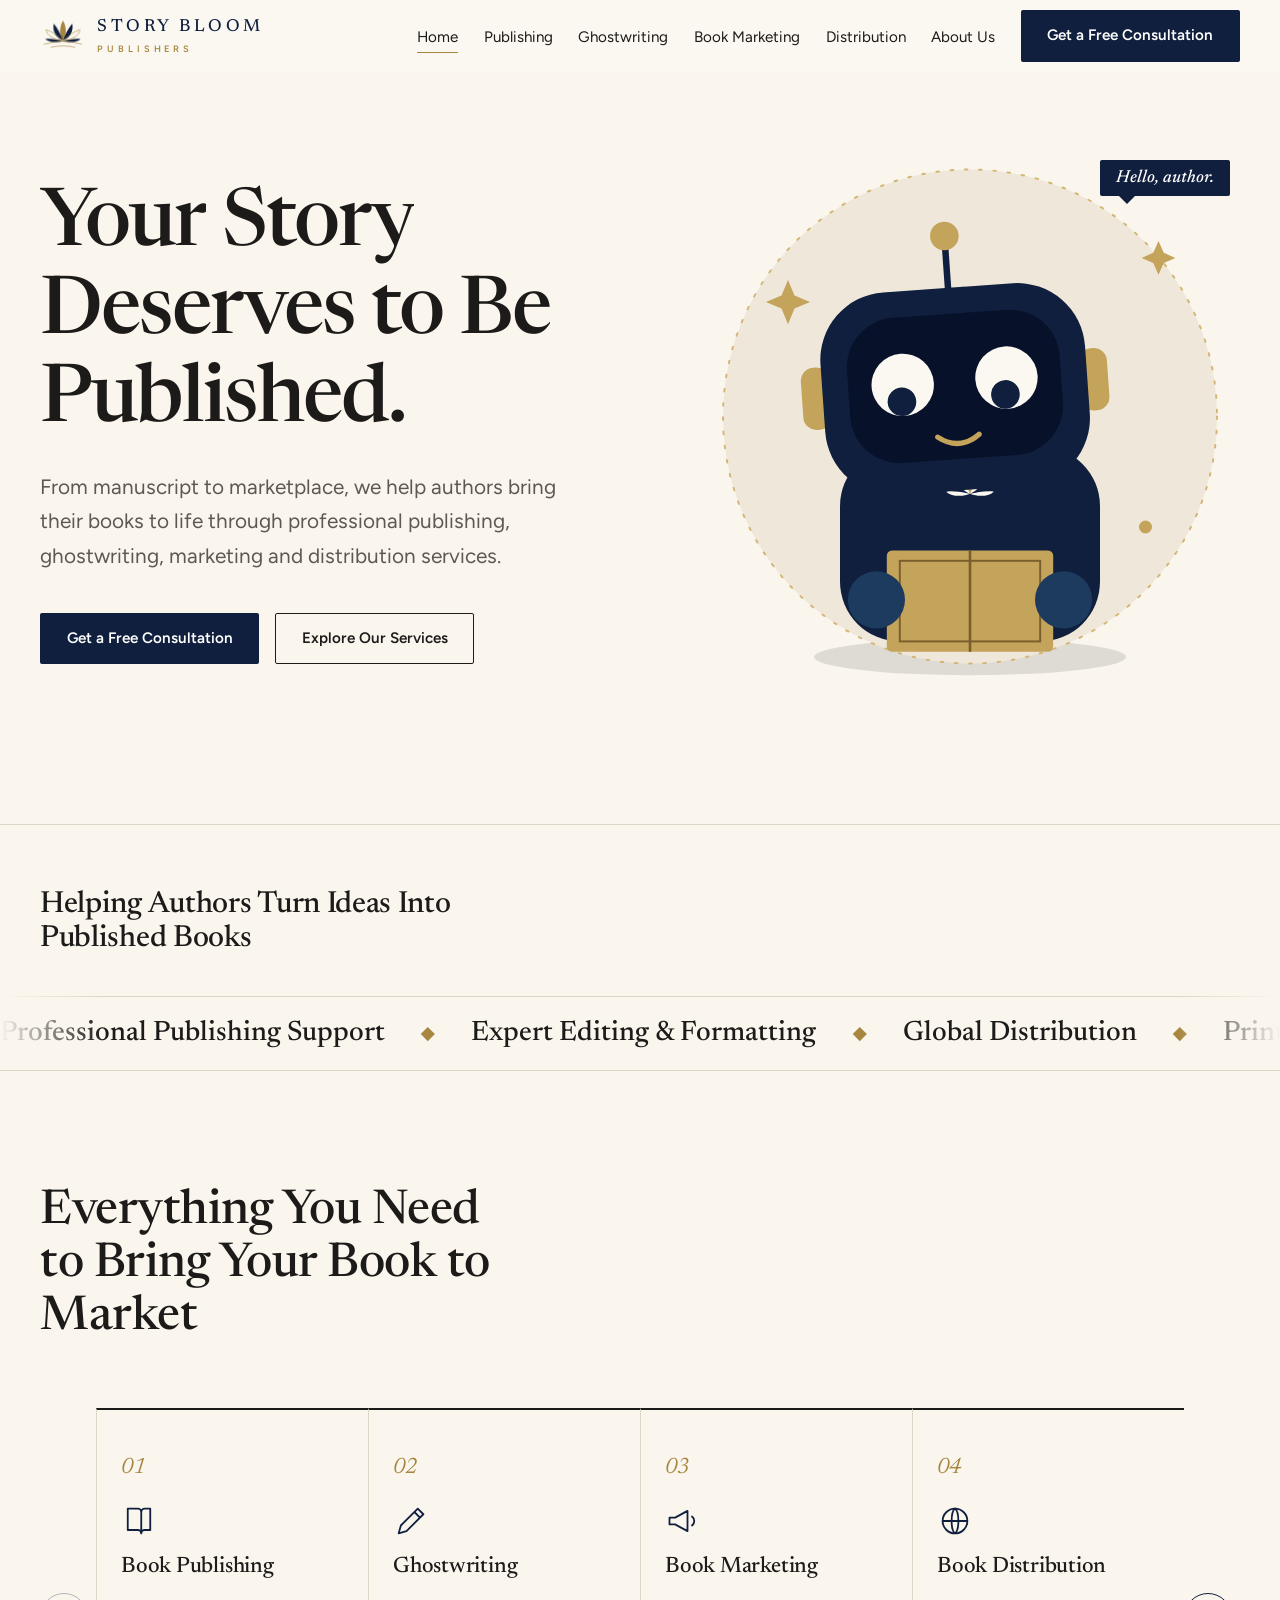
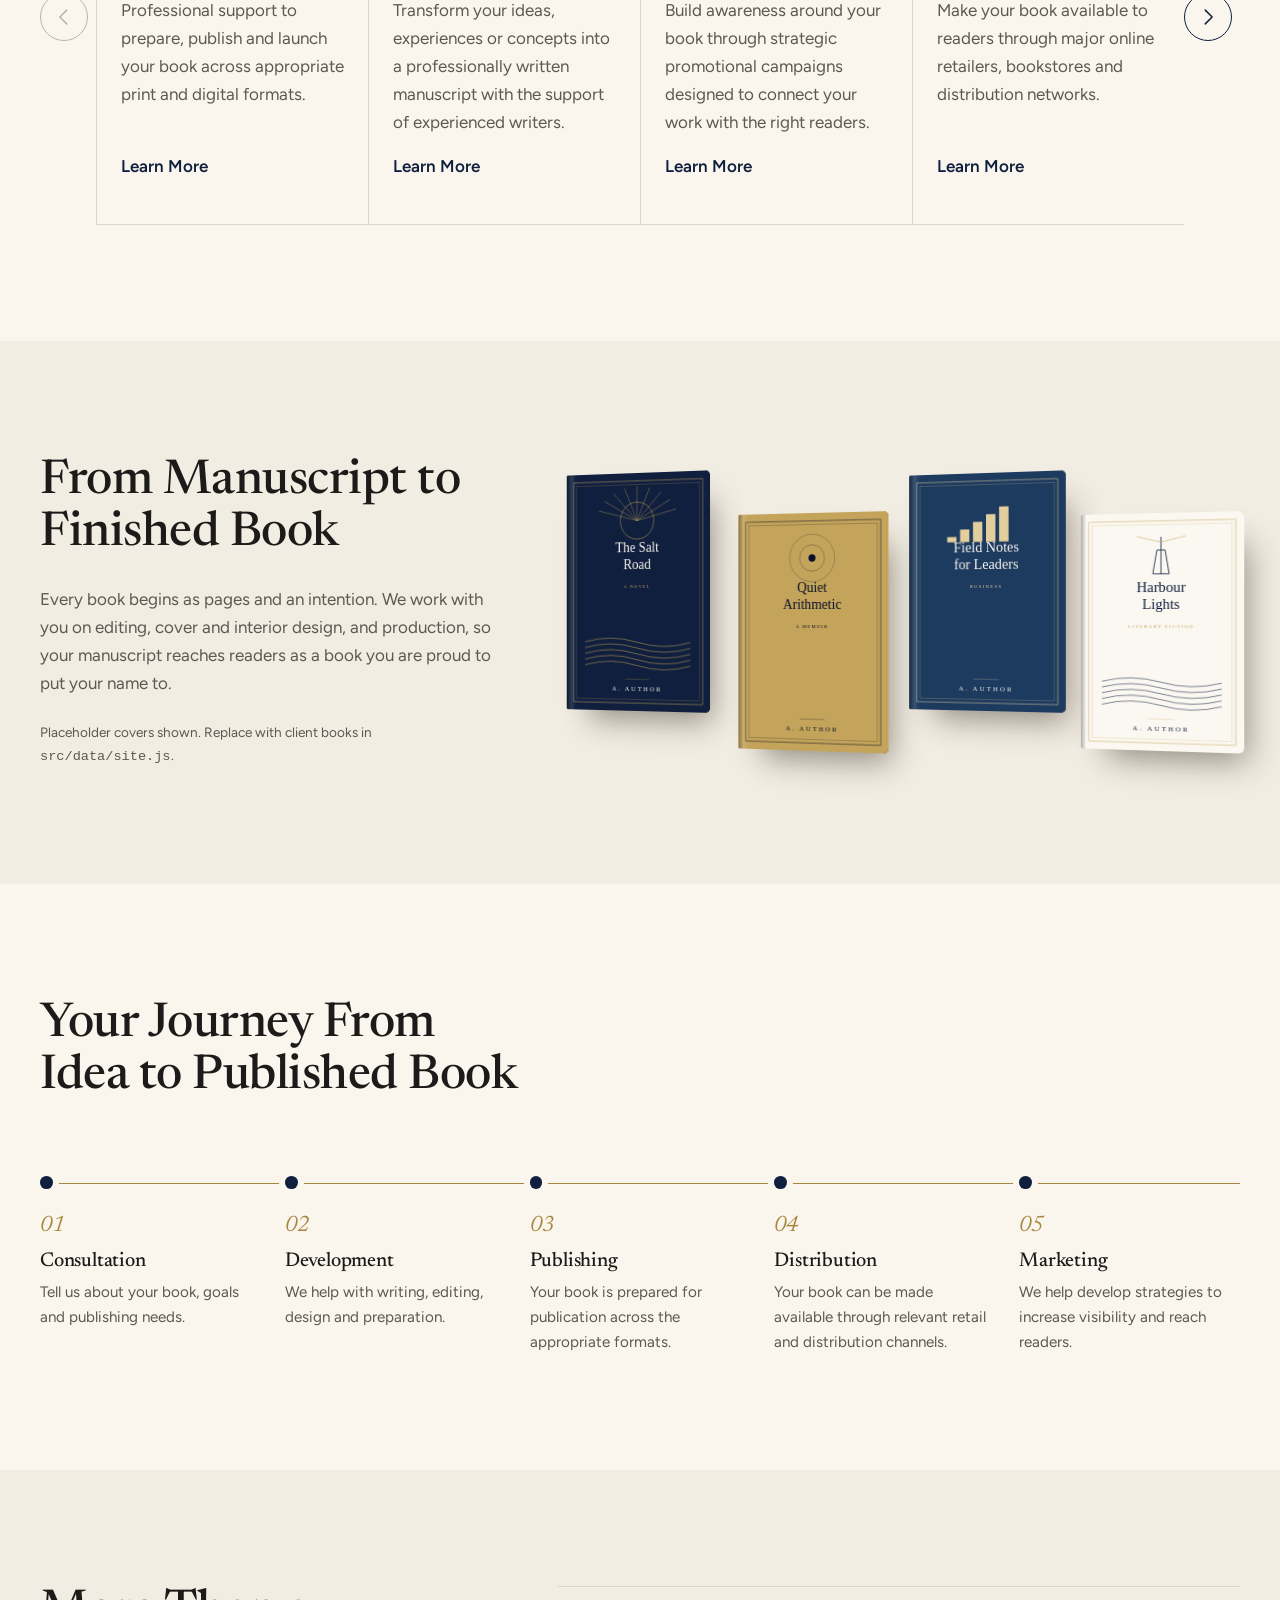
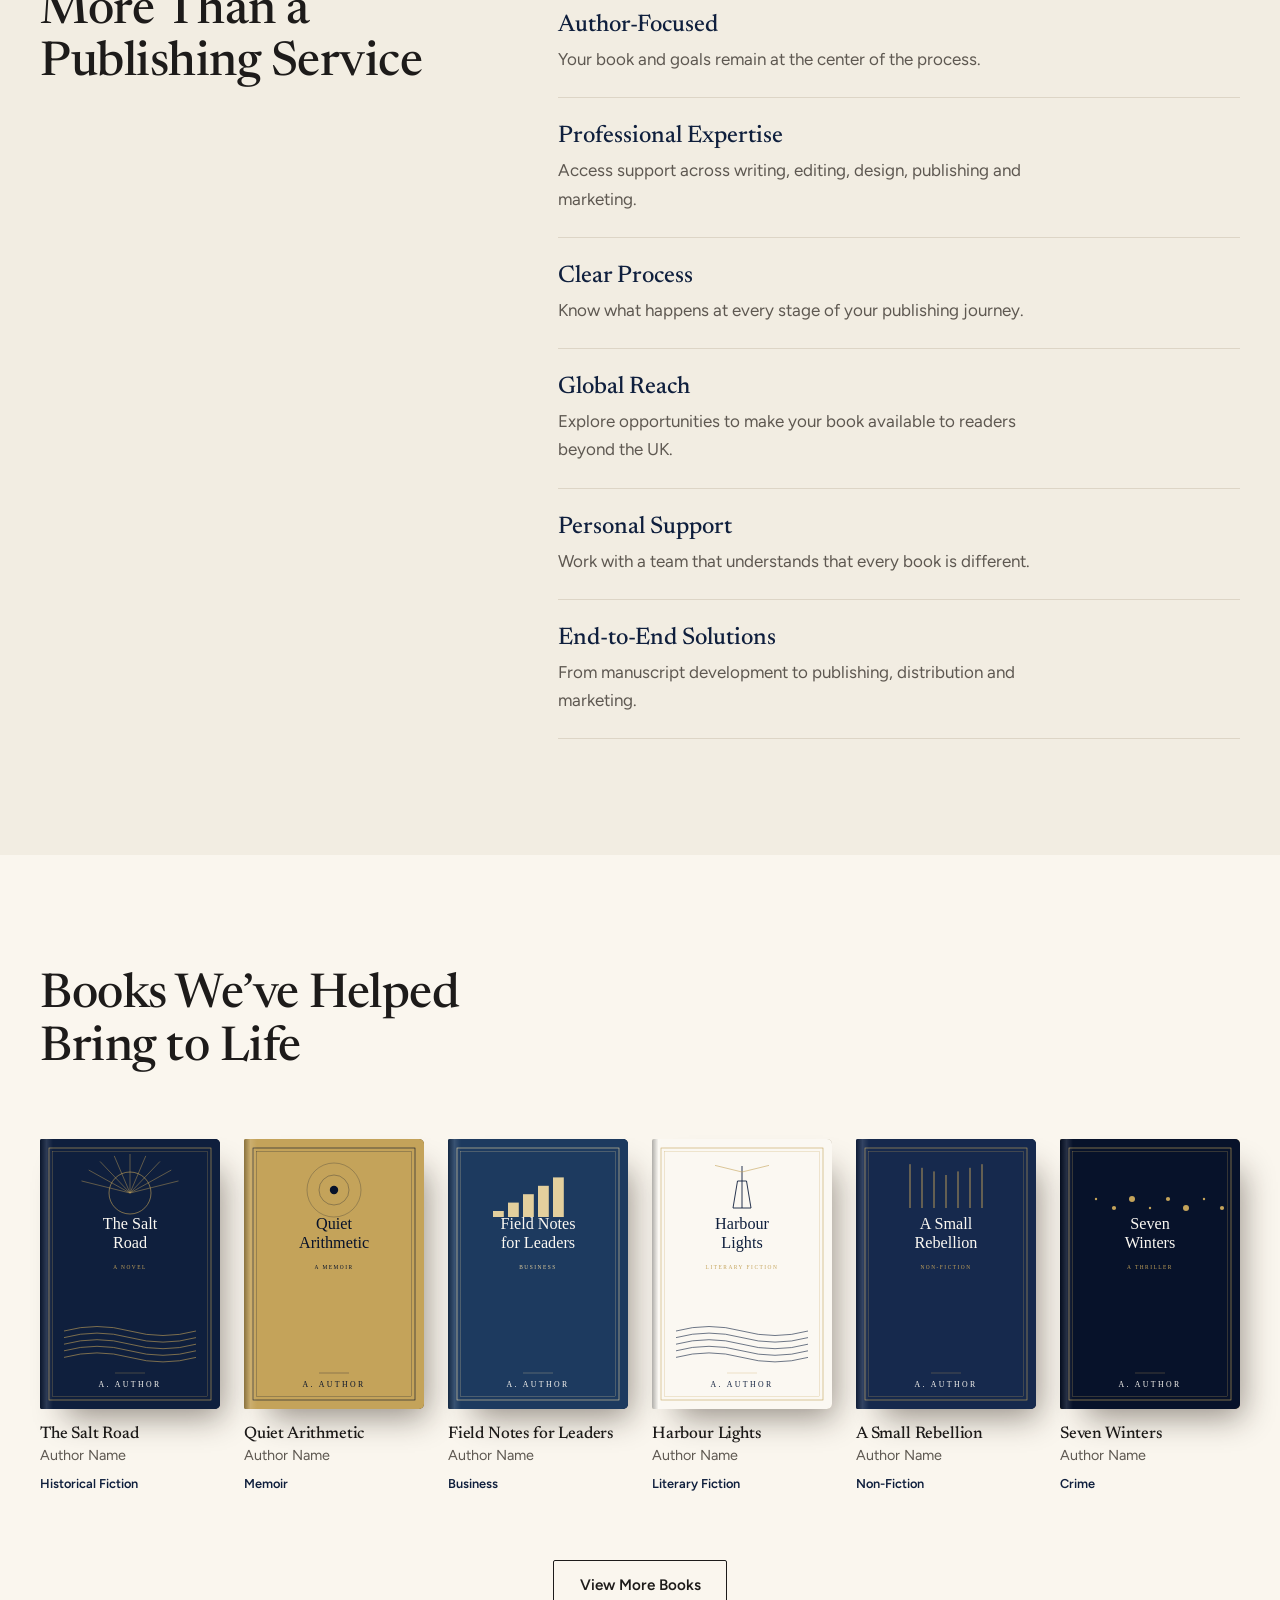
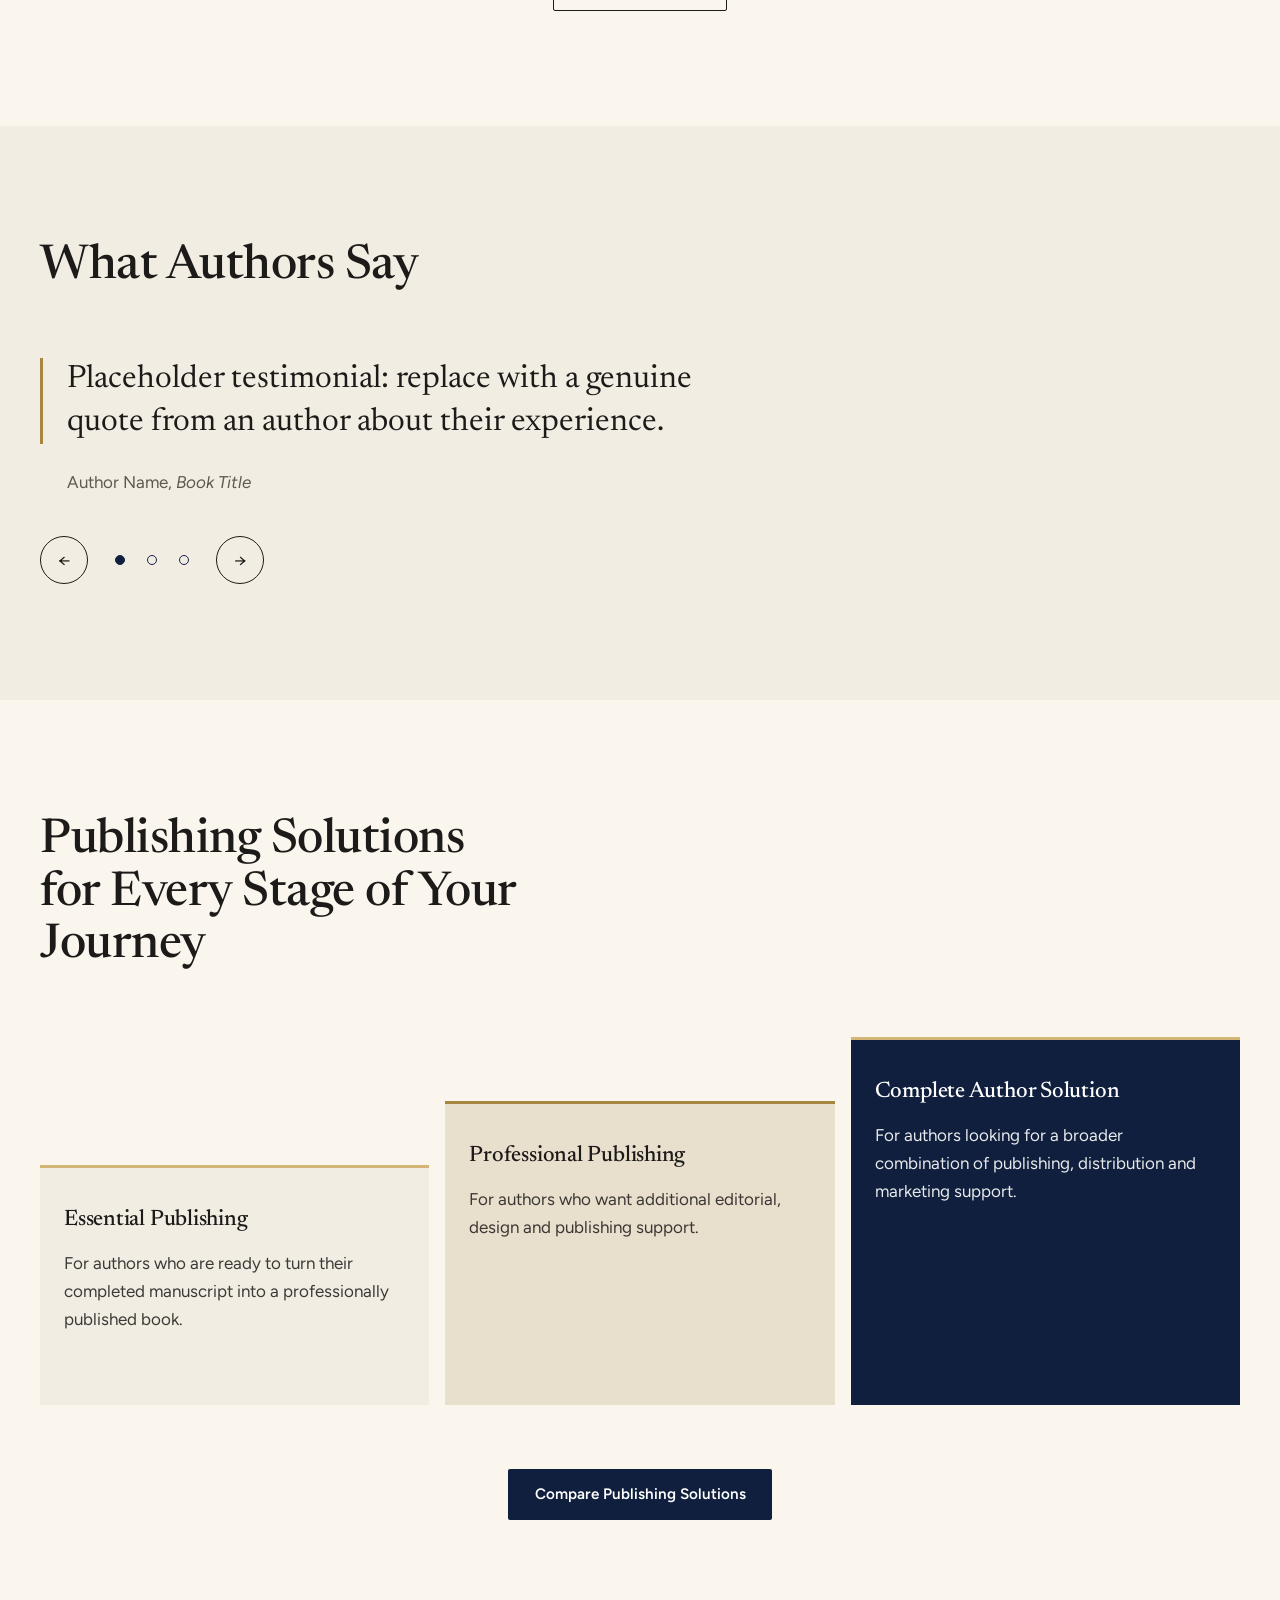
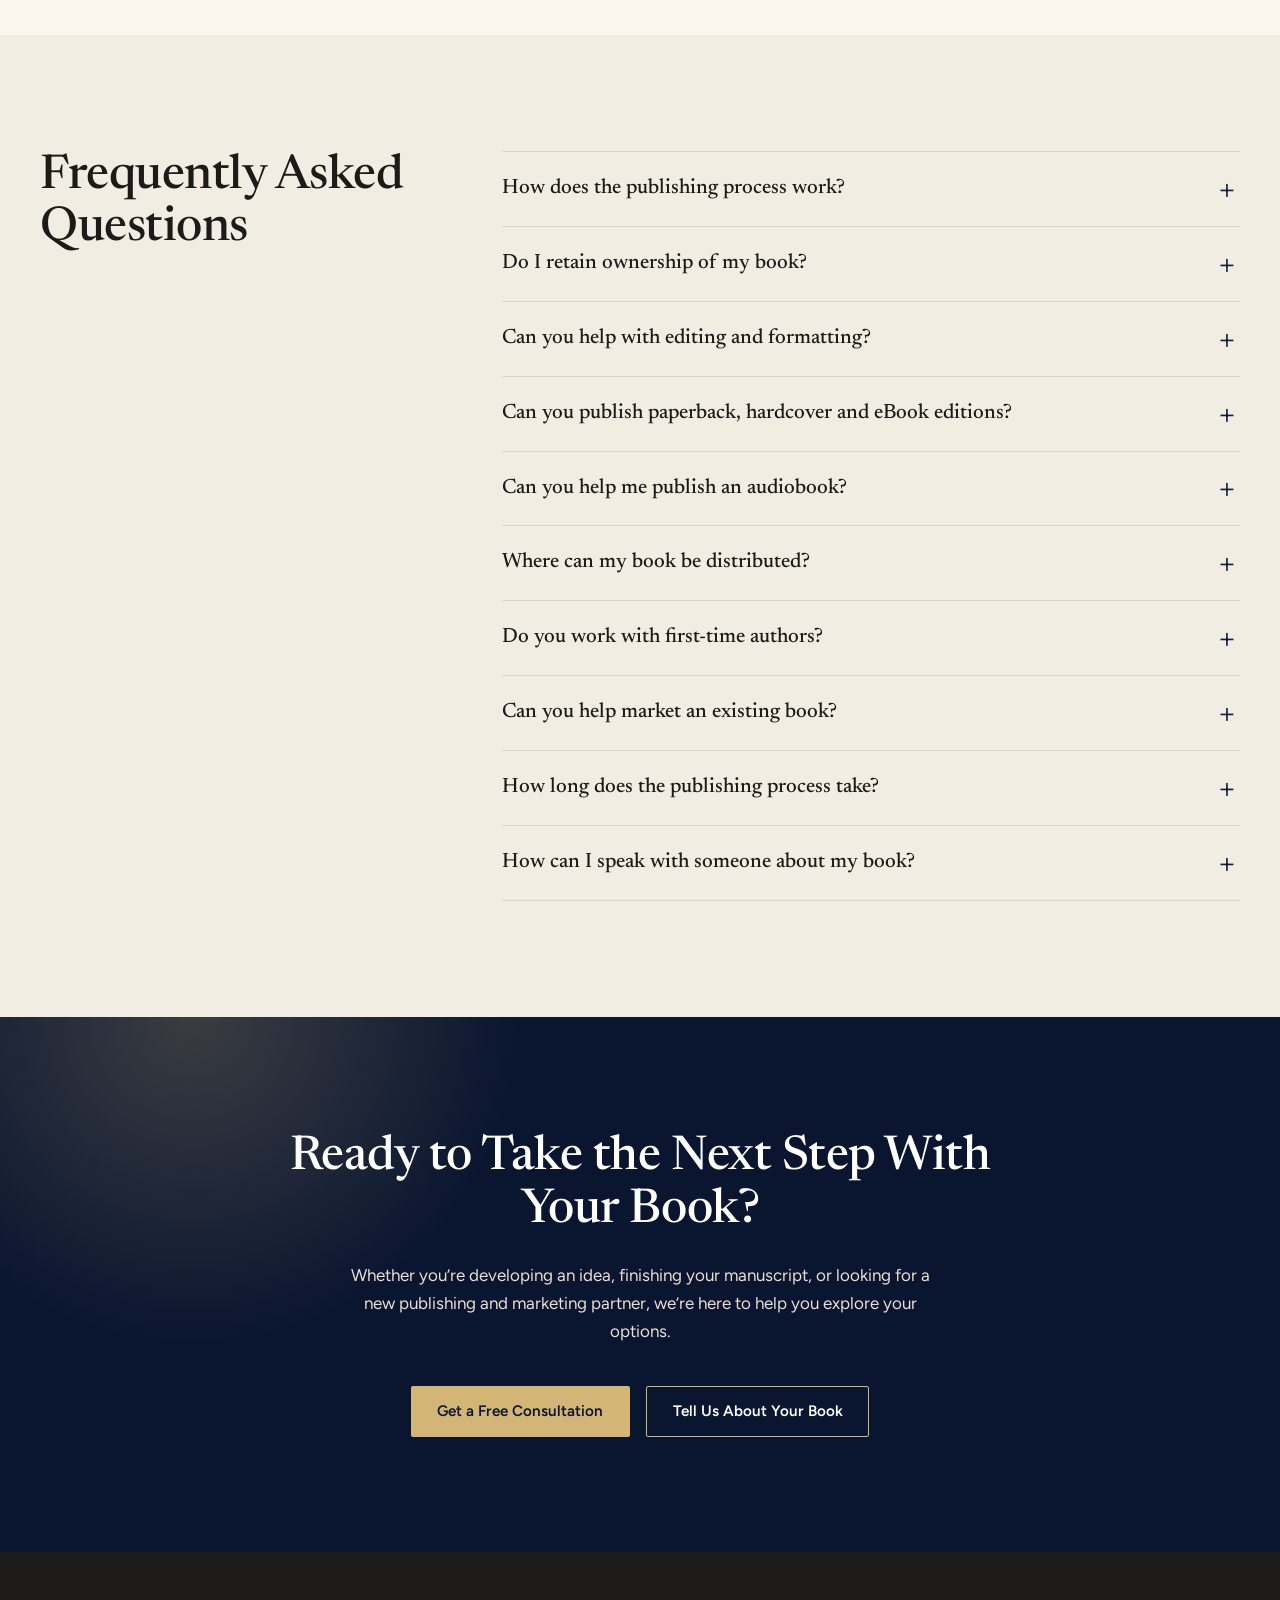
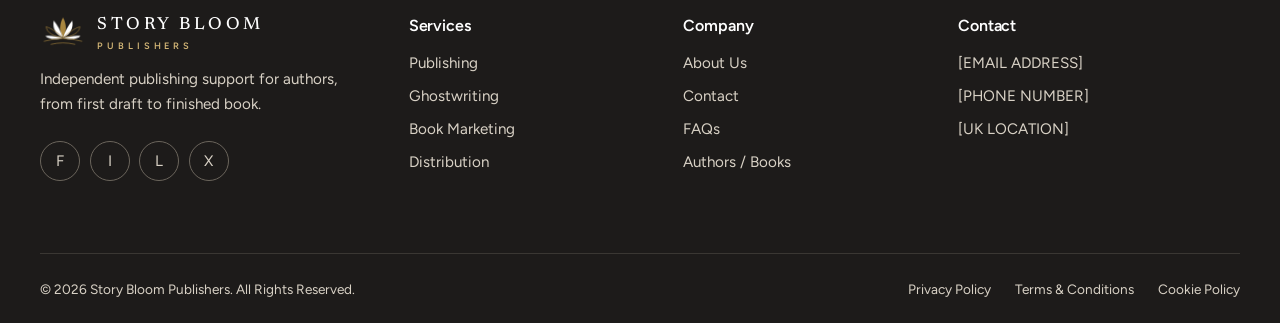
==== index.html @ b96c774e "Add files via upload" ====
<!doctype html>
<html lang="en-GB">
<head>
  <meta charset="utf-8">
  <meta name="viewport" content="width=device-width, initial-scale=1">
  <title>Story Bloom Publishers | UK Book Publishing, Ghostwriting &amp; Marketing</title>
  <meta name="description" content="Professional book publishing, ghostwriting, book marketing and distribution services for authors in the UK. Bring your story to life and reach more readers.">
  <meta property="og:title" content="Story Bloom Publishers | UK Book Publishing, Ghostwriting & Marketing">
  <meta property="og:description" content="Professional book publishing, ghostwriting, book marketing and distribution services for authors in the UK.">
  <meta property="og:type" content="website">
  <meta property="og:image" content="assets/images/hero-books.svg"><!-- placeholder -->
  <meta property="og:url" content="https://www.example.co.uk/"><!-- placeholder -->
  <link rel="stylesheet" href="css/styles.css">
  <link rel="preconnect" href="https://fonts.googleapis.com"><link rel="preconnect" href="https://fonts.gstatic.com" crossorigin>
  <link href="https://fonts.googleapis.com/css2?family=Newsreader:ital,opsz,wght@0,6..72,400;0,6..72,500;1,6..72,400&family=Figtree:wght@400;500;600&display=swap" rel="stylesheet">
  <script type="application/ld+json">{"@context":"https://schema.org","@type":"Organization","name":"Story Bloom Publishers","url":"https://www.example.co.uk/","email":"[EMAIL ADDRESS]","telephone":"[PHONE NUMBER]"}</script>
</head>
<body>
<div id="site-header"></div>
<main id="main">

<!-- HERO -->
<section class="hero"><div class="wrap hero-grid">
  <div class="hero-copy">
    <h1>Your Story Deserves to Be Published.</h1>
    <p class="lead">From manuscript to marketplace, we help authors bring their books to life through professional publishing, ghostwriting, marketing and distribution services.</p>
    <div class="actions"><a class="btn btn-primary" href="#contact">Get a Free Consultation</a><a class="btn btn-ghost" href="#services">Explore Our Services</a></div>
  </div>
  <div class="hero-visual" id="hero-visual" role="img" aria-label="A friendly robot holding a book, its eyes following your cursor">
    <svg class="robot" viewBox="0 0 400 440" aria-hidden="true">
      <ellipse cx="200" cy="400" rx="120" ry="14" fill="#1d1b1a" opacity=".12"/>
      <circle cx="200" cy="215" r="190" fill="#efe8da"/>
      <circle cx="200" cy="215" r="190" fill="none" stroke="#d3b676" stroke-width="1.5" stroke-dasharray="2 9" stroke-linecap="round"/>
      <g class="twinkle"><path d="M60 110l5 12 12 5-12 5-5 12-5-12-12-5 12-5z" fill="#c4a35a"/><path d="M345 80l4 9 9 4-9 4-4 9-4-9-9-4 9-4z" fill="#c4a35a"/><circle cx="335" cy="300" r="5" fill="#c4a35a"/></g>
      <g class="body">
        <rect x="100" y="238" width="200" height="150" rx="46" fill="#0f1f3d"/>
        <g transform="translate(176 252) scale(.4)"><path d="M60 4C70 22 70 42 60 56 50 42 50 22 60 4Z" fill="#c4a35a"/><path d="M60 56C66 40 74 24 84 12 88 30 80 48 60 56ZM60 56C54 40 46 24 36 12 32 30 40 48 60 56ZM60 56C74 54 90 50 106 52 94 62 76 62 60 56ZM60 56C46 54 30 50 14 52 26 62 44 62 60 56Z" fill="#fbf8f2"/></g>
        <rect x="136" y="318" width="128" height="78" rx="4" fill="#c4a35a"/><rect x="146" y="326" width="108" height="62" fill="none" stroke="#7a5f2c" stroke-width="1.5"/><line x1="200" y1="318" x2="200" y2="396" stroke="#7a5f2c" stroke-width="2"/>
        <circle cx="128" cy="356" r="22" fill="#1d3a5f"/><circle cx="272" cy="356" r="22" fill="#1d3a5f"/>
      </g>
      <rect x="182" y="222" width="36" height="20" fill="#1d3a5f"/>
      <g class="head">
        <line x1="200" y1="72" x2="200" y2="36" stroke="#0f1f3d" stroke-width="5" stroke-linecap="round"/>
        <circle class="ant-ball" cx="200" cy="30" r="11" fill="#c4a35a"/>
        <rect x="82" y="124" width="22" height="48" rx="10" fill="#c4a35a"/><rect x="296" y="124" width="22" height="48" rx="10" fill="#c4a35a"/>
        <rect x="98" y="70" width="204" height="156" rx="52" fill="#0f1f3d"/>
        <rect x="118" y="90" width="164" height="112" rx="38" fill="#07122a"/>
        <g class="eye"><circle cx="160" cy="142" r="24" fill="#fbf8f2"/><circle class="pupil" cx="160" cy="142" r="11" fill="#0f1f3d"/><circle class="pupil" cx="164" cy="137" r="3.5" fill="#c4a35a" opacity=".0"/></g>
        <g class="eye"><circle cx="240" cy="142" r="24" fill="#fbf8f2"/><circle class="pupil" cx="240" cy="142" r="11" fill="#0f1f3d"/></g>
        <path d="M184 184q16 12 32 0" fill="none" stroke="#c4a35a" stroke-width="4" stroke-linecap="round"/>
      </g>
    </svg>
    <p class="bubble">Hello, author.</p>
  </div>
</div></section>

<!-- TRUST -->
<section class="trust" aria-labelledby="trust-h"><div class="wrap">
  <h2 id="trust-h">Helping Authors Turn Ideas Into Published Books</h2></div>
  <div class="marquee"><div class="marquee-track" id="marquee-track"><ul class="marquee-set">
    <li>Professional Publishing Support</li>
    <li>Expert Editing &amp; Formatting</li>
    <li>Global Distribution</li>
    <li>Print &amp; Digital Publishing</li>
    <li>Dedicated Author Support</li>
    <li>Professional Cover Design</li>
    <li>Manuscript Assessment</li>
    <li>ISBN &amp; Metadata Support</li>
    <li>eBook Conversion</li>
    <li>Audiobook Production</li>
    <li>Launch &amp; Marketing Planning</li>
  </ul></div></div>
</section>

<!-- SERVICES -->
<section class="section" id="services" data-reveal><div class="wrap">
  <h2 class="section-title">Everything You Need to Bring Your Book to Market</h2>
  <div class="svc-wrap" role="region" aria-roledescription="carousel" aria-label="Our services">
    <button class="svc-btn" id="svc-prev" aria-label="Previous services"><svg viewBox="0 0 32 32" aria-hidden="true"><path d="M20 6L10 16l10 10"/></svg></button>
    <div class="services" id="svc-track" tabindex="0">
    <article class="service" id="publishing"><span class="num">01</span>
      <svg viewBox="0 0 32 32" aria-hidden="true"><path d="M6 5h9a3 3 0 0 1 3 3v19a3 3 0 0 0-3-3H6zM26 5h-5a3 3 0 0 0-3 3v19a3 3 0 0 1 3-3h5z"/></svg>
      <h3>Book Publishing</h3><p>Professional support to prepare, publish and launch your book across appropriate print and digital formats.</p><a href="#publishing" class="more">Learn More<span class="sr"> about Book Publishing</span></a></article>
    <article class="service" id="ghostwriting"><span class="num">02</span>
      <svg viewBox="0 0 32 32" aria-hidden="true"><path d="M5 27l2-7L22 5l5 5L12 25zM19 8l5 5"/></svg>
      <h3>Ghostwriting</h3><p>Transform your ideas, experiences or concepts into a professionally written manuscript with the support of experienced writers.</p><a href="#ghostwriting" class="more">Learn More<span class="sr"> about Ghostwriting</span></a></article>
    <article class="service" id="marketing"><span class="num">03</span>
      <svg viewBox="0 0 32 32" aria-hidden="true"><path d="M4 13v6h5l11 6V7L9 13zM24 12a5 5 0 0 1 0 8"/></svg>
      <h3>Book Marketing</h3><p>Build awareness around your book through strategic promotional campaigns designed to connect your work with the right readers.</p><a href="#marketing" class="more">Learn More<span class="sr"> about Book Marketing</span></a></article>
    <article class="service" id="distribution"><span class="num">04</span>
      <svg viewBox="0 0 32 32" aria-hidden="true"><path d="M16 5a11 11 0 1 0 0 22 11 11 0 0 0 0-22zM5 16h22M16 5c4 3 4 19 0 22M16 5c-4 3-4 19 0 22"/></svg>
      <h3>Book Distribution</h3><p>Make your book available to readers through major online retailers, bookstores and distribution networks.</p><a href="#distribution" class="more">Learn More<span class="sr"> about Book Distribution</span></a></article>
    <article class="service" id="audiobook"><span class="num">05</span>
      <svg viewBox="0 0 32 32" aria-hidden="true"><path d="M5 20v-4a11 11 0 0 1 22 0v4M5 18h4v8H5zM23 18h4v8h-4z"/></svg>
      <h3>Audiobook Production</h3><p>Turn your finished book into an audiobook, with narration and production support for listening platforms.</p><a href="#audiobook" class="more">Learn More<span class="sr"> about Audiobook Production</span></a></article>
    <article class="service" id="editing"><span class="num">06</span>
      <svg viewBox="0 0 32 32" aria-hidden="true"><path d="M14 6a8 8 0 1 0 0 16 8 8 0 0 0 0-16zM20 20l7 7"/></svg>
      <h3>Editing &amp; Proofreading</h3><p>Refine your manuscript with careful editorial support, from structural feedback to final proofreading.</p><a href="#editing" class="more">Learn More<span class="sr"> about Editing &amp; Proofreading</span></a></article>
    <article class="service" id="cover-design"><span class="num">07</span>
      <svg viewBox="0 0 32 32" aria-hidden="true"><path d="M6 4h20v24H6zM11 21l4-5 3 3 3-4 4 6"/></svg>
      <h3>Cover Design &amp; Formatting</h3><p>A cover and interior layout shaped around your story, designed to look at home on any bookshelf.</p><a href="#cover-design" class="more">Learn More<span class="sr"> about Cover Design &amp; Formatting</span></a></article>
    </div>
    <button class="svc-btn" id="svc-next" aria-label="Next services"><svg viewBox="0 0 32 32" aria-hidden="true"><path d="M12 6l10 10-10 10"/></svg></button>
  </div>
</div></section>

<!-- MANUSCRIPT TO BOOK -->
<section class="section band" data-reveal><div class="wrap feature">
  <div><h2>From Manuscript to Finished Book</h2>
    <p>Every book begins as pages and an intention. We work with you on editing, cover and interior design, and production, so your manuscript reaches readers as a book you are proud to put your name to.</p>
    <p class="note">Placeholder covers shown. Replace with client books in <code>src/data/site.js</code>.</p></div>
  <div class="shelf" id="feature-books"></div>
</div></section>

<!-- PROCESS -->
<section class="section" data-reveal><div class="wrap">
  <h2 class="section-title">Your Journey From Idea to Published Book</h2>
  <ol class="steps">
    <li><span class="num">01</span><h3>Consultation</h3><p>Tell us about your book, goals and publishing needs.</p></li>
    <li><span class="num">02</span><h3>Development</h3><p>We help with writing, editing, design and preparation.</p></li>
    <li><span class="num">03</span><h3>Publishing</h3><p>Your book is prepared for publication across the appropriate formats.</p></li>
    <li><span class="num">04</span><h3>Distribution</h3><p>Your book can be made available through relevant retail and distribution channels.</p></li>
    <li><span class="num">05</span><h3>Marketing</h3><p>We help develop strategies to increase visibility and reach readers.</p></li>
  </ol>
</div></section>

<!-- WHY US -->
<section class="section band" id="about" data-reveal><div class="wrap why">
  <h2>More Than a Publishing Service</h2>
  <dl class="why-list">
    <div><dt>Author-Focused</dt><dd>Your book and goals remain at the center of the process.</dd></div>
    <div><dt>Professional Expertise</dt><dd>Access support across writing, editing, design, publishing and marketing.</dd></div>
    <div><dt>Clear Process</dt><dd>Know what happens at every stage of your publishing journey.</dd></div>
    <div><dt>Global Reach</dt><dd>Explore opportunities to make your book available to readers beyond the UK.</dd></div>
    <div><dt>Personal Support</dt><dd>Work with a team that understands that every book is different.</dd></div>
    <div><dt>End-to-End Solutions</dt><dd>From manuscript development to publishing, distribution and marketing.</dd></div>
  </dl>
</div></section>

<!-- BOOKS -->
<section class="section" id="books" data-reveal><div class="wrap">
  <h2 class="section-title">Books We’ve Helped Bring to Life</h2>
  <!-- PLACEHOLDER CONTENT: edit the books array in src/data/site.js -->
  <div class="book-grid" id="book-grid"></div>
  <p class="center"><a class="btn btn-ghost" href="#books">View More Books</a></p>
</div></section>

<!-- TESTIMONIALS -->
<section class="section band" data-reveal><div class="wrap">
  <h2 class="section-title">What Authors Say</h2>
  <!-- PLACEHOLDER CONTENT: not real testimonials. Replace in src/data/site.js -->
  <div class="slider" role="region" aria-roledescription="carousel" aria-label="Author testimonials">
    <div class="t-track" id="t-track" tabindex="0"></div>
    <div class="t-ctrl"><button id="t-prev" aria-label="Previous testimonial">←</button><div id="t-dots" class="dots"></div><button id="t-next" aria-label="Next testimonial">→</button></div>
  </div>
</div></section>

<!-- SOLUTIONS -->
<section class="section" data-reveal><div class="wrap">
  <h2 class="section-title">Publishing Solutions for Every Stage of Your Journey</h2>
  <div class="solutions">
    <article class="sol"><h3>Essential Publishing</h3><p>For authors who are ready to turn their completed manuscript into a professionally published book.</p></article>
    <article class="sol sol-mid"><h3>Professional Publishing</h3><p>For authors who want additional editorial, design and publishing support.</p></article>
    <article class="sol sol-top"><h3>Complete Author Solution</h3><p>For authors looking for a broader combination of publishing, distribution and marketing support.</p></article>
  </div>
  <p class="center"><a class="btn btn-primary" href="#publishing">Compare Publishing Solutions</a></p>
</div></section>

<!-- FAQ -->
<section class="section band" id="faq" data-reveal><div class="wrap faq">
  <h2>Frequently Asked Questions</h2>
  <div class="faq-list">
    <div class="faq-item"><h3><button class="faq-q" aria-expanded="false" aria-controls="a1" id="q1">How does the publishing process work?</button></h3><div class="faq-a" id="a1" role="region" aria-labelledby="q1"><p>It begins with a consultation about your book and goals. We then recommend the editing, design, publishing, distribution and marketing support that suits you.</p></div></div>
    <div class="faq-item"><h3><button class="faq-q" aria-expanded="false" aria-controls="a2" id="q2">Do I retain ownership of my book?</button></h3><div class="faq-a" id="a2" role="region" aria-labelledby="q2"><p>Depending on your chosen service and agreement, rights are set out in your contract. We will explain the terms clearly before you commit.</p></div></div>
    <div class="faq-item"><h3><button class="faq-q" aria-expanded="false" aria-controls="a3" id="q3">Can you help with editing and formatting?</button></h3><div class="faq-a" id="a3" role="region" aria-labelledby="q3"><p>Yes, depending on your chosen service, we can support editing, interior formatting and cover design.</p></div></div>
    <div class="faq-item"><h3><button class="faq-q" aria-expanded="false" aria-controls="a4" id="q4">Can you publish paperback, hardcover and eBook editions?</button></h3><div class="faq-a" id="a4" role="region" aria-labelledby="q4"><p>We can help prepare a range of print and digital formats. Available options depend on your book and chosen service.</p></div></div>
    <div class="faq-item"><h3><button class="faq-q" aria-expanded="false" aria-controls="a5" id="q5">Can you help me publish an audiobook?</button></h3><div class="faq-a" id="a5" role="region" aria-labelledby="q5"><p>Audiobook support may be available depending on your chosen service. Ask us during your consultation.</p></div></div>
    <div class="faq-item"><h3><button class="faq-q" aria-expanded="false" aria-controls="a6" id="q6">Where can my book be distributed?</button></h3><div class="faq-a" id="a6" role="region" aria-labelledby="q6"><p>Depending on your chosen service and agreement, we can help make your book available through online retailers, bookstores and distribution networks.</p></div></div>
    <div class="faq-item"><h3><button class="faq-q" aria-expanded="false" aria-controls="a7" id="q7">Do you work with first-time authors?</button></h3><div class="faq-a" id="a7" role="region" aria-labelledby="q7"><p>Yes. We work with first-time, independent and established authors, and guide you at each stage.</p></div></div>
    <div class="faq-item"><h3><button class="faq-q" aria-expanded="false" aria-controls="a8" id="q8">Can you help market an existing book?</button></h3><div class="faq-a" id="a8" role="region" aria-labelledby="q8"><p>Yes, we can discuss marketing strategies for books that are already published.</p></div></div>
    <div class="faq-item"><h3><button class="faq-q" aria-expanded="false" aria-controls="a9" id="q9">How long does the publishing process take?</button></h3><div class="faq-a" id="a9" role="region" aria-labelledby="q9"><p>Timelines depend on your manuscript, chosen services and agreement. We will outline an expected schedule at the start.</p></div></div>
    <div class="faq-item"><h3><button class="faq-q" aria-expanded="false" aria-controls="a10" id="q10">How can I speak with someone about my book?</button></h3><div class="faq-a" id="a10" role="region" aria-labelledby="q10"><p>Request a free consultation using the button below, or contact us by email or phone.</p></div></div>
  </div>
</div></section>

<!-- FINAL CTA -->
<section class="cta" id="contact" data-reveal><div class="wrap">
  <h2>Ready to Take the Next Step With Your Book?</h2>
  <p>Whether you’re developing an idea, finishing your manuscript, or looking for a new publishing and marketing partner, we’re here to help you explore your options.</p>
  <div class="actions"><a class="btn btn-gold" href="mailto:[EMAIL ADDRESS]">Get a Free Consultation</a><a class="btn btn-line" href="mailto:[EMAIL ADDRESS]">Tell Us About Your Book</a></div>
</div></section>

</main>
<div id="site-footer"></div>
<script src="js/site-data.js"></script>
<script src="js/books.js"></script>
<script src="js/layout.js"></script>
<script src="js/main.js"></script>
</body>
</html>
---- css/styles.css ----
@import './tokens.css';
/* 1 Reset */
*,*::before,*::after{box-sizing:border-box}
html{scroll-behavior:smooth;scroll-padding-top:5rem;-webkit-text-size-adjust:100%}
body{margin:0;background:var(--ivory);color:var(--ink);font:400 1.0625rem/1.65 var(--sans);overflow-x:hidden}
body.lock{overflow:hidden}
img{max-width:100%;display:block}
ul,ol{list-style:none;margin:0;padding:0}
h1,h2,h3,p,dl,dd,figure,blockquote{margin:0}
a{color:inherit}
button{font:inherit;color:inherit;cursor:pointer}
/* 2 Typography */
h1,h2,h3{font-family:var(--serif);font-weight:500;line-height:1.1;letter-spacing:-.01em}
h1{font-size:clamp(2.5rem,7vw,5rem);letter-spacing:-.025em}
h2{font-size:clamp(1.9rem,4.2vw,3rem)}
h3{font-size:1.4rem}
.lead{font-size:clamp(1.1rem,2vw,1.3rem);color:var(--muted);max-width:34rem}
.sr{position:absolute;width:1px;height:1px;overflow:hidden;clip:rect(0 0 0 0)}
:focus-visible{outline:3px solid var(--navy);outline-offset:3px}
/* 3 Global */
.wrap{width:min(100% - 2.5rem,var(--max));margin-inline:auto}
.section{padding-block:var(--s6)}
.band{background:var(--paper)}
.section-title{max-width:30rem;margin-bottom:var(--s5)}
.center{text-align:center;margin-top:var(--s5)}
.note{font-size:.85rem;color:var(--muted);margin-top:var(--s2)}
.num{font-family:var(--serif);font-style:italic;color:var(--gold);font-size:1.4rem}
.skip{position:absolute;left:-999px;background:var(--navy);color:#fff;padding:.75rem 1rem;z-index:100}
.skip:focus{left:1rem;top:1rem}
.btn{display:inline-flex;align-items:center;justify-content:center;min-height:48px;padding:.75rem 1.6rem;font-weight:600;font-size:.95rem;text-decoration:none;border:1.5px solid transparent;border-radius:2px;transition:background .25s,color .25s,border-color .25s,transform .25s var(--ease)}
.btn:hover{transform:translateY(-2px)}
.btn-primary{background:var(--navy);color:#fff}.btn-primary:hover{background:var(--navy-deep)}
.btn-ghost{border-color:var(--ink)}.btn-ghost:hover{background:var(--ink);color:var(--ivory)}
.btn-gold{background:var(--gold-soft);color:var(--navy-deep)}.btn-gold:hover{background:#fff}
.btn-line{border-color:var(--gold-soft);color:#fff}.btn-line:hover{background:rgba(255,255,255,.1)}
.actions{display:flex;flex-wrap:wrap;gap:var(--s2);margin-top:var(--s4)}
/* 4 Header */
.header{position:sticky;top:0;z-index:50;background:rgba(251,248,242,.94);backdrop-filter:blur(8px);border-bottom:1px solid transparent;transition:border-color .3s}
.header.scrolled{border-color:var(--line)}
.header-in{display:flex;align-items:center;justify-content:space-between;min-height:72px}
.logo{font-family:var(--serif);font-size:1.5rem;font-weight:500;text-decoration:none}
.menu ul{display:flex;gap:1.6rem;margin-right:1.6rem}
.menu{display:flex;align-items:center}
.menu li a{text-decoration:none;font-size:.95rem;padding:.4rem 0;border-bottom:1.5px solid transparent;transition:border-color .2s}
.menu li a:hover,.menu li a[aria-current]{border-color:var(--gold)}
.burger{display:none;width:48px;height:48px;background:none;border:0;position:relative}
.burger span{position:absolute;left:12px;right:12px;height:2px;background:var(--ink);transition:transform .3s var(--ease)}
.burger span:first-child{top:19px}.burger span:last-child{top:27px}
.burger[aria-expanded=true] span:first-child{transform:translateY(4px) rotate(45deg)}
.burger[aria-expanded=true] span:last-child{transform:translateY(-4px) rotate(-45deg)}
/* 5 Hero */
.hero{padding-block:var(--s5) var(--s6);overflow:hidden}
.hero-grid{display:grid;grid-template-columns:1.05fr .95fr;gap:var(--s5);align-items:center}
.hero-visual{position:relative;aspect-ratio:1/1.05;max-width:520px;width:100%;justify-self:center}
.hero-visual>img{width:100%;height:100%;object-fit:cover}
.hero-book{position:absolute;width:52%}
.hero-book.b0{left:0;top:14%;transform:rotate(-6deg)}
.hero-book.b1{left:24%;top:0;z-index:2;width:56%}
.hero-book.b2{right:0;bottom:2%;transform:rotate(5deg)}
.hero-copy>*{animation:rise .9s var(--ease) both}
.hero-copy .lead{margin-top:var(--s3);animation-delay:.12s}.hero-copy .actions{animation-delay:.24s}
.hero-visual{animation:rise 1.1s .2s var(--ease) both}
/* Book mockup */
.book{position:relative;aspect-ratio:2/3;border-radius:2px 5px 5px 2px;overflow:hidden;background:linear-gradient(135deg,var(--c1),var(--c2));box-shadow:-3px 0 0 rgba(0,0,0,.25) inset,14px 20px 30px -12px rgba(30,20,10,.45)}
.book::after{content:'';position:absolute;inset:0 auto 0 0;width:7%;background:linear-gradient(90deg,rgba(0,0,0,.3),rgba(255,255,255,.12),transparent)}
.book-art{position:absolute;inset:0;display:flex;flex-direction:column;justify-content:space-between;padding:12% 12% 10% 16%;color:#f6efe0}
.book-art strong{font:500 clamp(.95rem,2vw,1.4rem)/1.1 var(--serif)}
.book-art em{font-size:.7rem;font-style:normal;opacity:.8}
.book img{position:absolute;inset:0;width:100%;height:100%;object-fit:cover}
/* 6 Trust */
.trust{border-block:1px solid var(--line);padding-block:var(--s5)}
.trust h2{font-size:clamp(1.4rem,2.6vw,1.9rem);margin-bottom:var(--s3);max-width:32rem}
.trust-list{display:flex;flex-wrap:wrap;gap:var(--s1) var(--s4)}
.trust-list li{padding-left:1.1rem;position:relative;font-weight:500}
.trust-list li::before{content:'';position:absolute;left:0;top:.7em;width:.5rem;height:.5rem;background:var(--gold);transform:rotate(45deg)}
/* 7 Services: ruled columns, not cards */
.services{display:grid;grid-template-columns:repeat(4,1fr);border-top:2px solid var(--ink)}
.service{padding:var(--s4) var(--s3) var(--s4) 0;display:flex;flex-direction:column;gap:var(--s2);border-bottom:1px solid var(--line);transition:background .3s}
.service+.service{padding-left:var(--s3);border-left:1px solid var(--line)}
.service svg{width:36px;height:36px;fill:none;stroke:var(--navy);stroke-width:1.6;stroke-linecap:round;stroke-linejoin:round;transition:transform .4s var(--ease)}
.service:hover svg{transform:translateY(-4px)}
.service p{color:var(--muted);flex:1}
.more{font-weight:600;color:var(--navy);text-decoration:underline;text-underline-offset:5px;text-decoration-color:var(--gold)}
/* 8 Feature shelf */
.feature{display:grid;grid-template-columns:.8fr 1.2fr;gap:var(--s5);align-items:center}
.feature p{margin-top:var(--s3);max-width:30rem;color:var(--muted)}
.shelf{display:grid;grid-template-columns:repeat(4,1fr);gap:var(--s2);perspective:1000px}
.shelf .book{transform:rotateY(-14deg);transition:transform .5s var(--ease)}
.shelf .book:nth-child(even){margin-top:2.5rem}
.shelf .book:hover{transform:rotateY(0) translateY(-6px)}
/* 9 Process */
.steps{display:grid;grid-template-columns:repeat(5,1fr);gap:var(--s3);position:relative;counter-reset:s}
.steps::before{content:'';position:absolute;top:.9rem;left:0;right:0;height:1px;background:var(--gold)}
.steps li{position:relative;padding-top:var(--s4)}
.steps li::before{content:'';position:absolute;top:.5rem;left:0;width:.8rem;height:.8rem;border-radius:50%;background:var(--navy);box-shadow:0 0 0 6px var(--ivory)}
.steps .num{display:block}.steps h3{font-size:1.25rem;margin:.3rem 0 .5rem}
.steps p{color:var(--muted);font-size:.95rem}
/* 10 Why */
.why{display:grid;grid-template-columns:.8fr 1.2fr;gap:var(--s5)}
.why h2{position:sticky;top:7rem;align-self:start}
.why-list div{padding-block:var(--s3);border-top:1px solid var(--line)}
.why-list div:last-child{border-bottom:1px solid var(--line)}
.why-list dt{font:500 1.5rem/1.2 var(--serif);color:var(--navy)}
.why-list dd{color:var(--muted);margin-top:.35rem;max-width:32rem}
/* 11 Books */
.book-grid{display:grid;grid-template-columns:repeat(6,1fr);gap:var(--s3)}
.book-item{text-decoration:none;display:block}
.book-item .book{transition:transform .4s var(--ease),box-shadow .4s}
.book-item:hover .book{transform:translateY(-6px)}
.book-item h3{font-size:1.05rem;margin-top:var(--s2)}
.book-item p{font-size:.9rem;color:var(--muted)}
.book-item small{font-size:.8rem;color:var(--navy);font-weight:600}
/* 12 Testimonials */
.slider{max-width:46rem}
.t-track{display:flex;overflow-x:auto;scroll-snap-type:x mandatory;scrollbar-width:none}
.t-track::-webkit-scrollbar{display:none}
.t-slide{flex:0 0 100%;scroll-snap-align:start;padding-right:var(--s2)}
.t-slide blockquote{font:400 clamp(1.4rem,3vw,2rem)/1.35 var(--serif);border-left:3px solid var(--gold);padding-left:var(--s3)}
.t-slide figcaption{margin:var(--s3) 0 0 calc(var(--s3) + 3px);color:var(--muted)}
.t-ctrl{display:flex;align-items:center;gap:var(--s2);margin-top:var(--s4)}
.t-ctrl>button{width:48px;height:48px;border:1.5px solid var(--ink);background:none;border-radius:50%}
.t-ctrl>button:hover{background:var(--ink);color:var(--ivory)}
.dots{display:flex}.dots button{width:32px;height:32px;background:none;border:0;position:relative}
.dots button::after{content:'';position:absolute;inset:11px;border-radius:50%;border:1.5px solid var(--navy)}
.dots button[aria-current=true]::after{background:var(--navy)}
/* 13 Solutions: three ascending steps */
.solutions{display:grid;grid-template-columns:repeat(3,1fr);align-items:end;gap:var(--s2)}
.sol{padding:var(--s4) var(--s3);min-height:15rem;background:var(--paper);border-top:3px solid var(--gold-soft)}
.sol-mid{min-height:19rem;background:#e9dfcd;border-color:var(--gold)}
.sol-top{min-height:23rem;background:var(--navy);color:#fff;border-color:var(--gold-soft)}
.sol p{margin-top:var(--s2);opacity:.85}
.sol-top p{opacity:.9}
/* 14 FAQ */
.faq{display:grid;grid-template-columns:.7fr 1.3fr;gap:var(--s5)}
.faq-item{border-top:1px solid var(--line)}.faq-item:last-child{border-bottom:1px solid var(--line)}
.faq-q{width:100%;text-align:left;background:none;border:0;padding:var(--s3) 2.5rem var(--s3) 0;font:500 1.3rem/1.25 var(--serif);position:relative}
.faq-q::after{content:'+';position:absolute;right:.25rem;top:50%;translate:0 -50%;font:300 1.8rem var(--sans);color:var(--navy);transition:rotate .3s}
.faq-q[aria-expanded=true]::after{rotate:45deg}
.faq-a{display:grid;grid-template-rows:0fr;visibility:hidden;transition:grid-template-rows .35s var(--ease),visibility .35s}
.faq-a.open{grid-template-rows:1fr;visibility:visible}
.faq-a p{overflow:hidden;color:var(--muted);max-width:38rem}
.faq-a.open p{padding-bottom:var(--s3)}
/* 15 CTA */
.cta{background:var(--navy-deep);color:#fff;padding-block:var(--s6);text-align:center}
.cta h2{max-width:44rem;margin-inline:auto}
.cta p{max-width:38rem;margin:var(--s3) auto 0;color:#eadfd0}
.cta .actions{justify-content:center}
/* 16 Footer */
.footer{background:var(--ink);color:#d8d1c5;padding-top:var(--s5);font-size:.95rem}
.footer-grid{display:grid;grid-template-columns:1.4fr 1fr 1fr 1.2fr;gap:var(--s4)}
.footer .logo{color:#fff}.footer p{margin-top:var(--s2);max-width:20rem}
.footer h3{font:600 1rem var(--sans);color:#fff;margin-bottom:var(--s2)}
.footer li{margin-bottom:.5rem}.footer a{text-decoration:none}.footer a:hover{text-decoration:underline}
.social{display:flex;gap:.6rem;margin-top:var(--s3)}
.social a{display:grid;place-items:center;width:40px;height:40px;border:1px solid #6c665d;border-radius:50%}
.footer-base{display:flex;flex-wrap:wrap;justify-content:space-between;gap:var(--s2);border-top:1px solid #3a3733;margin-top:var(--s5);padding-block:var(--s3);font-size:.85rem}
.footer-base p{margin:0}.footer-base ul{display:flex;flex-wrap:wrap;gap:var(--s3)}.footer-base li{margin:0}
.to-top{position:fixed;right:1rem;bottom:1rem;width:48px;height:48px;border-radius:50%;border:0;background:var(--navy);color:#fff;font-size:1.2rem;z-index:40}
.to-top[hidden]{display:none}
/* 17 Responsive */
@media (max-width:1024px){
  .services{grid-template-columns:1fr 1fr}
  .service:nth-child(3){padding-left:0;border-left:0}
  .book-grid{grid-template-columns:repeat(3,1fr)}
  .footer-grid{grid-template-columns:1fr 1fr}
  .menu ul{gap:1rem}
}
@media (max-width:860px){
  .burger{display:block}
  .menu{position:fixed;inset:72px 0 0;background:var(--ivory);flex-direction:column;align-items:stretch;justify-content:flex-start;padding:var(--s3) 1.25rem;gap:var(--s3);overflow:auto;opacity:0;visibility:hidden;transform:translateY(-8px);transition:opacity .3s,transform .3s var(--ease),visibility .3s}
  .menu.open{opacity:1;visibility:visible;transform:none}
  .menu ul{flex-direction:column;gap:0;margin:0}
  .menu li a{display:block;font:500 1.6rem var(--serif);padding:.8rem 0;border-bottom:1px solid var(--line)}
  .hero-grid,.feature,.why,.faq{grid-template-columns:1fr;gap:var(--s4)}
  .why h2{position:static}
  .hero-visual{max-width:420px}
  .steps{grid-template-columns:1fr;gap:0}
  .steps::before{top:0;bottom:0;left:.4rem;right:auto;width:1px;height:auto}
  .steps li{padding:0 0 var(--s4) var(--s4)}
  .steps li::before{top:.35rem;left:0;box-shadow:0 0 0 6px var(--ivory)}
  .solutions{grid-template-columns:1fr}.sol,.sol-mid,.sol-top{min-height:0}
  .shelf{grid-template-columns:1fr 1fr;gap:var(--s3)}
}
@media (max-width:560px){
  body{font-size:1rem}
  .services{grid-template-columns:1fr}
  .service,.service+.service{padding:var(--s3) 0;border-left:0}
  .book-grid{grid-template-columns:1fr 1fr}
  .footer-grid{grid-template-columns:1fr}
  .actions .btn{width:100%}
}
@media (min-width:1700px){:root{--max:1360px}}
/* 18 Animations */
@keyframes rise{from{opacity:0;transform:translateY(18px)}}
[data-reveal]{opacity:0;transition:opacity .8s var(--ease)}
[data-reveal].in{opacity:1}
@media (prefers-reduced-motion:reduce){
  html{scroll-behavior:auto}
  *,*::before,*::after{animation:none!important;transition:none!important}
  [data-reveal]{opacity:1}
}

/* Logo lockup */
.logo{display:flex;align-items:center;gap:.7rem;color:var(--navy)}
.mark{width:46px;height:auto;flex:none}.mark .n{fill:currentColor}.mark .g{fill:var(--gold)}.mark .o{fill:none;stroke:var(--gold);stroke-width:1.6}
.logo-text{display:flex;flex-direction:column;line-height:1}
.logo-text b{font:500 1.1rem var(--serif);letter-spacing:.2em}
.logo-text small{font:600 .58rem var(--sans);letter-spacing:.42em;color:var(--gold);margin-top:.4rem}
.footer .logo-text small{color:var(--gold-soft)}
@media (max-width:380px){.logo-text b{font-size:.95rem;letter-spacing:.14em}.mark{width:38px}}

/* ===== 19 Motion layer ===== */
/* Logo petals bloom on load */
.mark path{transform-box:fill-box;transform-origin:50% 100%;animation:bloom .9s var(--ease) both}
.mark path:nth-child(1){animation-delay:.45s}.mark path:nth-child(2),.mark path:nth-child(3){animation-delay:.6s}
.mark path:nth-child(4),.mark path:nth-child(5){animation-delay:.75s}.mark path:nth-child(6){animation-delay:.9s}.mark path:nth-child(7){animation-delay:1s}
@keyframes bloom{from{opacity:0;transform:scale(.15)}}
/* Hero headline: word by word */
.hero h1{animation:none}
.w{display:inline-block;overflow:hidden;vertical-align:top;padding-bottom:.1em;margin-bottom:-.1em}
.w>span{display:inline-block;animation:wordUp .95s var(--ease) both;animation-delay:calc(var(--i) * 110ms + 250ms)}
@keyframes wordUp{from{transform:translateY(110%)}}
.hero-copy .lead{animation-delay:.9s}.hero-copy .actions{animation-delay:1.1s}
/* Hero artwork: enters, then floats; tilts with the pointer */
.hero-visual{animation:rise 1.1s .4s var(--ease) both,float 8s 1.6s ease-in-out infinite}
@keyframes float{50%{transform:translateY(-12px)}}
.hero-visual>img{transform:perspective(900px) rotateX(var(--rx,0deg)) rotateY(var(--ry,0deg));transition:transform .3s ease-out}
/* Staggered entrance when a section scrolls in */
:is(.service,.steps li,.why-list>div,.book-item,.trust-list li,.sol){opacity:0;transform:translateY(28px);transition:opacity .8s var(--ease),transform .8s var(--ease);transition-delay:calc(var(--i,0) * 100ms)}
[data-reveal].in :is(.service,.steps li,.why-list>div,.book-item,.trust-list li,.sol){opacity:1;transform:none}
.shelf .book{opacity:0;transform:rotateY(-14deg) translateY(40px);transition:opacity .8s var(--ease),transform .8s var(--ease);transition-delay:calc(var(--i,0) * 120ms)}
[data-reveal].in .shelf .book{opacity:1;transform:rotateY(-14deg)}
[data-reveal].in .shelf .book:hover{transform:rotateY(0) translateY(-8px);transition-delay:0s;transition-duration:.5s}
/* Timeline draws itself */
.steps::before{transform:scaleX(0);transform-origin:left;transition:transform 1.8s .2s var(--ease)}
[data-reveal].in .steps::before{transform:none}
.steps li::before{transform:scale(0);transition:transform .5s calc(var(--i,0) * 300ms + .3s) var(--ease)}
[data-reveal].in .steps li::before{transform:scale(1)}
@media (max-width:860px){.steps::before{transform:scaleY(0);transform-origin:top}}
/* Hover touches */
.service{position:relative}
.service::before{content:'';position:absolute;top:-2px;left:0;right:0;height:2px;background:var(--gold);transform:scaleX(0);transform-origin:left;transition:transform .5s var(--ease)}
.service:hover::before,.service:focus-within::before{transform:none}
.why-list div{transition:padding-left .4s var(--ease)}.why-list div:hover{padding-left:var(--s2)}
.btn{position:relative;overflow:hidden}
.btn::after{content:'';position:absolute;top:0;bottom:0;left:-60%;width:40%;background:linear-gradient(100deg,transparent,rgba(255,255,255,.35),transparent);transform:skewX(-20deg);transition:left .7s var(--ease)}
.btn:hover::after{left:130%}
.more{background:linear-gradient(var(--gold),var(--gold)) 0 100%/0 2px no-repeat;text-decoration:none;padding-bottom:4px;transition:background-size .4s var(--ease)}
.more:hover{background-size:100% 2px}
/* Reading progress */
.progress{position:fixed;top:0;left:0;right:0;height:3px;background:var(--gold);transform:scaleX(0);transform-origin:left;z-index:60;pointer-events:none}
/* Final CTA glow */
.cta{position:relative;overflow:hidden}
.cta .wrap{position:relative}
.cta::before{content:'';position:absolute;width:60vmax;height:60vmax;left:-15vmax;top:-30vmax;background:radial-gradient(circle,rgba(211,182,118,.24),transparent 60%);animation:drift 16s ease-in-out infinite alternate}
@keyframes drift{to{transform:translate(55vw,12vmax)}}

/* ===== 20 Robot hero ===== */
.hero-visual{overflow:visible}
.robot{width:100%;height:auto;display:block;overflow:visible}
.eye{transform-box:fill-box;transform-origin:center;animation:blink 6s infinite}
@keyframes blink{0%,93%,100%{transform:scaleY(1)}96%{transform:scaleY(.08)}}
.pupil{transition:transform .12s ease-out}
.head{transform-origin:200px 215px;transition:transform .3s ease-out}
.ant-ball{animation:glow 2.2s ease-in-out infinite alternate}
@keyframes glow{from{opacity:.55}}
.twinkle path,.twinkle circle{transform-box:fill-box;transform-origin:center;animation:twinkle 3s ease-in-out infinite alternate}
.twinkle path:nth-child(2){animation-delay:1s}.twinkle circle{animation-delay:1.8s}
@keyframes twinkle{to{transform:scale(.55);opacity:.5}}
.bubble{position:absolute;top:4%;right:0;background:var(--navy);color:#fff;padding:.55rem 1rem;font:italic 500 1.1rem var(--serif);border-radius:2px;animation:pop .7s 1.8s var(--ease) both}
.bubble::after{content:'';position:absolute;left:1.2rem;bottom:-8px;border:8px solid transparent;border-bottom:0;border-top-color:var(--navy)}
@keyframes pop{from{opacity:0;transform:translateY(10px) scale(.9)}}
/* ===== 21 Marquee ===== */
.trust{padding-bottom:0;overflow:hidden}
.trust h2{margin-bottom:var(--s4)}
.marquee{border-top:1px solid var(--line);padding-block:1.4rem;-webkit-mask-image:linear-gradient(90deg,transparent,#000 8%,#000 92%,transparent);mask-image:linear-gradient(90deg,transparent,#000 8%,#000 92%,transparent)}
.marquee-track{display:flex;width:max-content;animation:scroll-left 45s linear infinite}
.marquee:hover .marquee-track{animation-play-state:paused}
.marquee-set{display:flex;flex-shrink:0}
.marquee-set li{display:flex;align-items:center;white-space:nowrap;font:500 clamp(1.25rem,2.4vw,1.75rem) var(--serif)}
.marquee-set li::after{content:'';width:.6rem;height:.6rem;margin-inline:clamp(1.5rem,3vw,2.5rem);background:var(--gold);transform:rotate(45deg)}
@keyframes scroll-left{to{transform:translateX(-50%)}}
@media (prefers-reduced-motion:reduce){.marquee-track{width:auto;flex-wrap:wrap}.marquee-set{flex-wrap:wrap;row-gap:.5rem}.marquee-set[aria-hidden]{display:none}}
/* ===== 22 Services carousel ===== */
.svc-wrap{display:grid;grid-template-columns:3.5rem 1fr 3.5rem;align-items:center}
.services{display:flex;overflow-x:auto;overflow-y:hidden;scroll-snap-type:x mandatory;scrollbar-width:none;border-top:0;grid-template-columns:none}
.services::-webkit-scrollbar{display:none}
.services .service,.services .service+.service{flex:0 0 25%;scroll-snap-align:start;padding:var(--s4) var(--s3);border-top:2px solid var(--ink);border-left:1px solid var(--line);transform:none}
.services .service:last-child{border-right:1px solid var(--line)}
.svc-btn{width:48px;height:48px;border-radius:50%;border:1.5px solid var(--navy);background:var(--ivory);color:var(--navy);display:grid;place-items:center;transition:background .25s,color .25s,opacity .25s}
.svc-btn svg{width:22px;height:22px;fill:none;stroke:currentColor;stroke-width:2.2;stroke-linecap:round;stroke-linejoin:round}
.svc-btn:hover:not(:disabled){background:var(--navy);color:#fff}
.svc-btn:disabled{opacity:.3;cursor:default}
@media (max-width:1100px){.services .service,.services .service+.service{flex-basis:50%}}
@media (max-width:700px){
  .svc-wrap{grid-template-columns:1fr 1fr;row-gap:var(--s3)}
  .services{grid-column:1/-1;grid-row:1}
  #svc-prev{grid-column:1;grid-row:2;justify-self:start}#svc-next{grid-column:2;grid-row:2;justify-self:end}
  .services .service,.services .service+.service{flex-basis:100%;padding:var(--s3) var(--s2);border-left:0}
  .services .service:last-child{border-right:0}
  .bubble{right:4%}
}
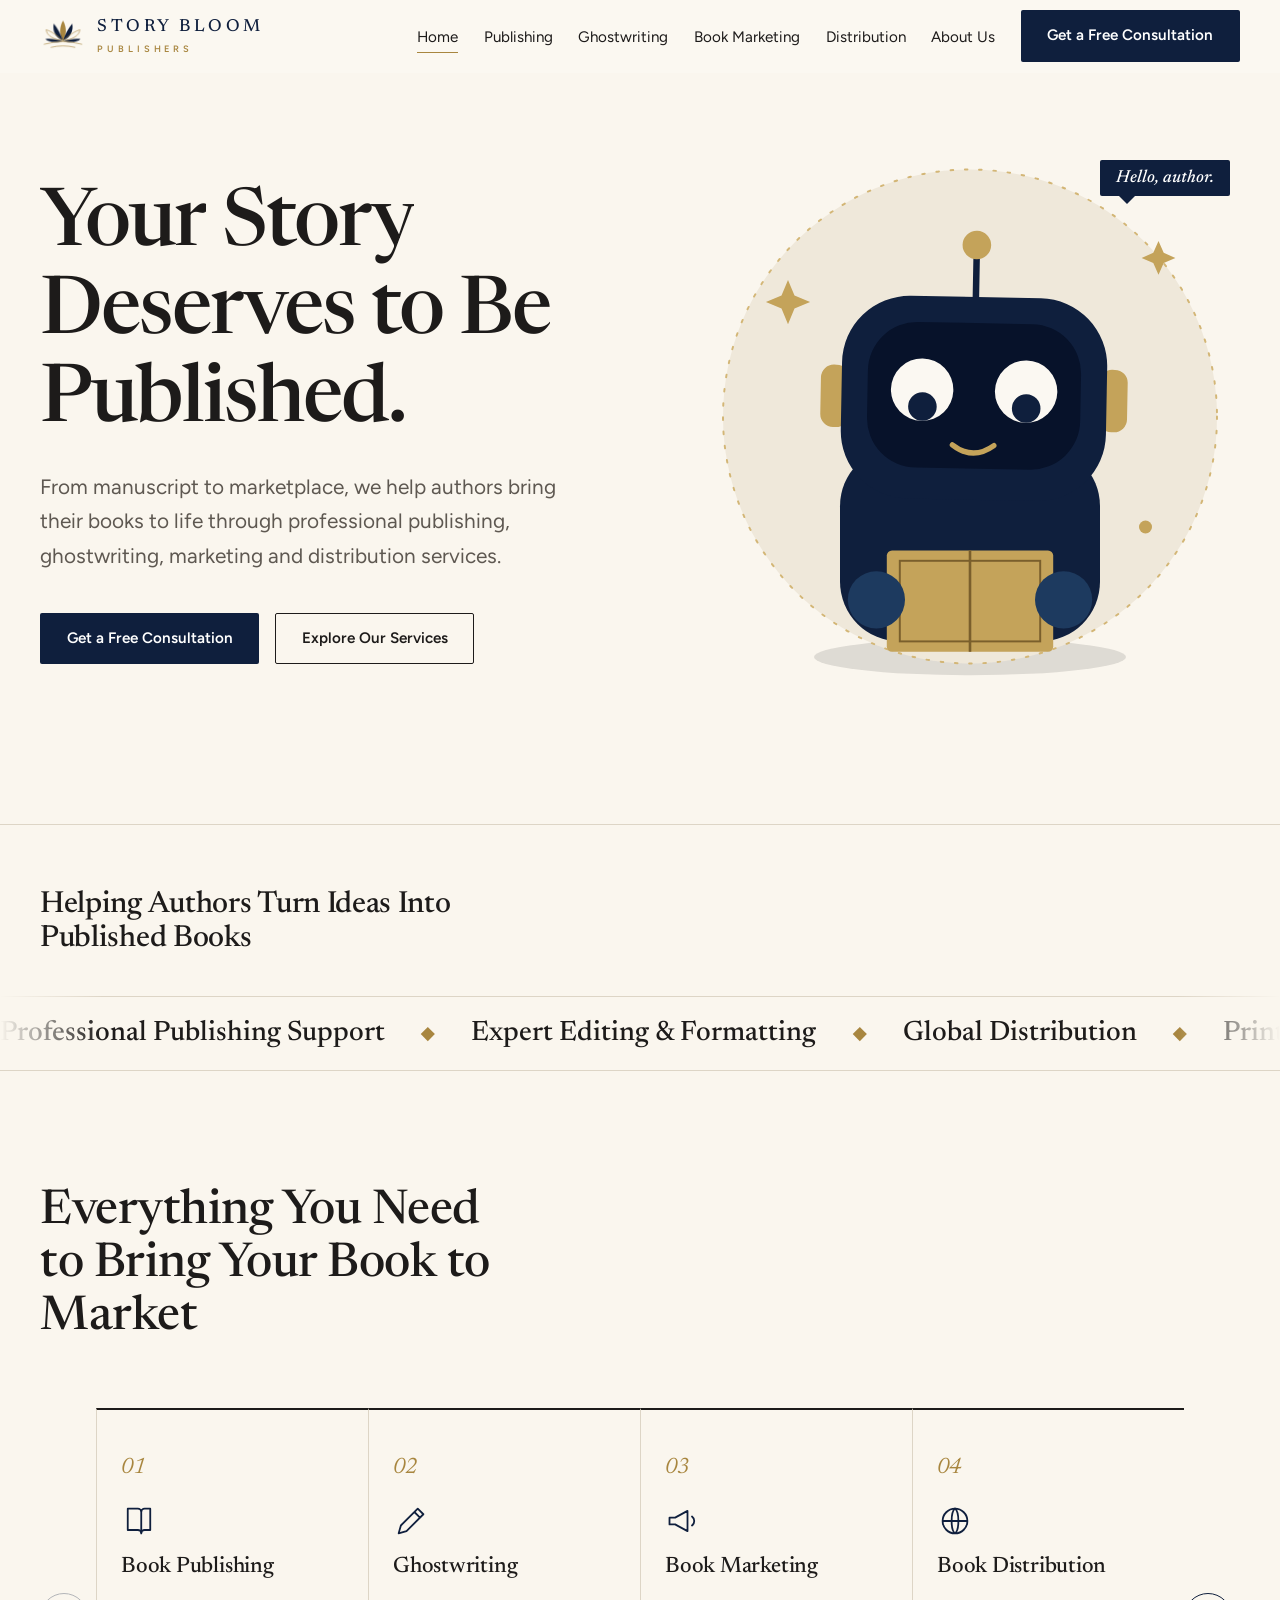
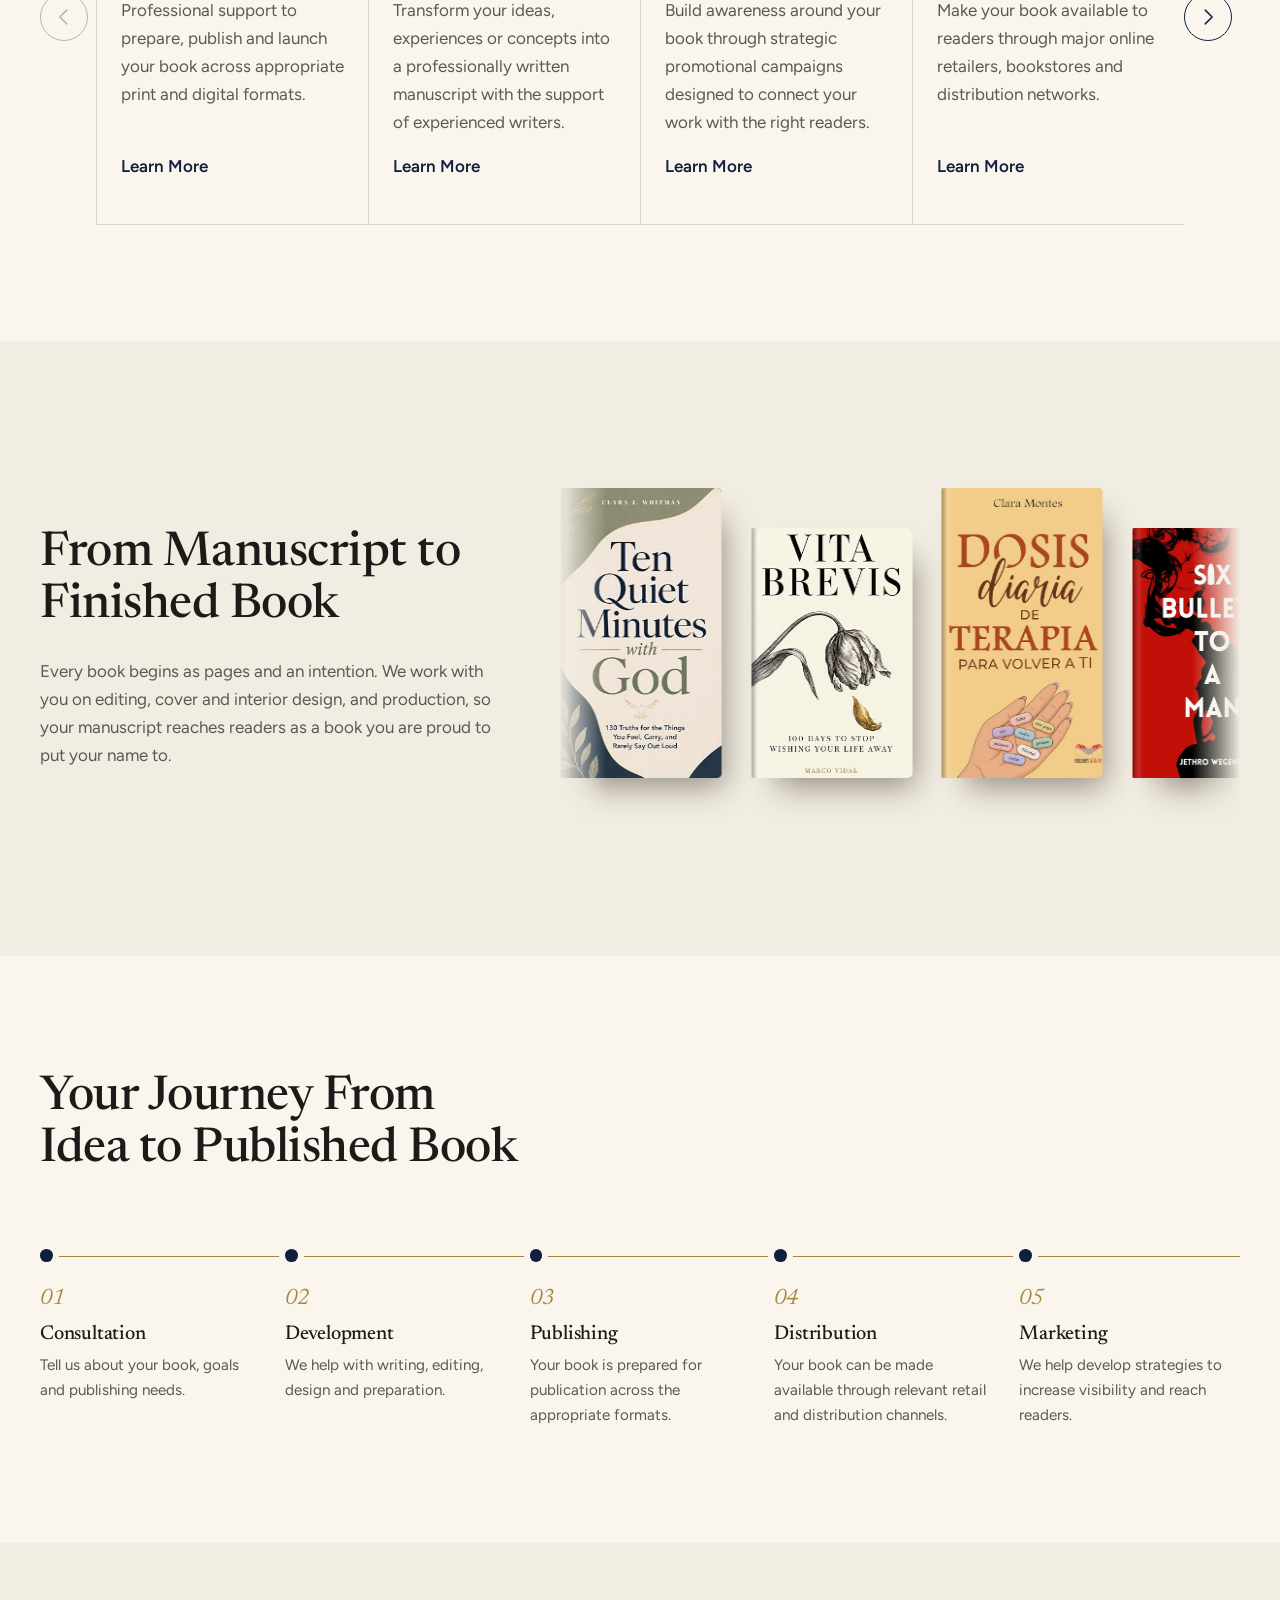
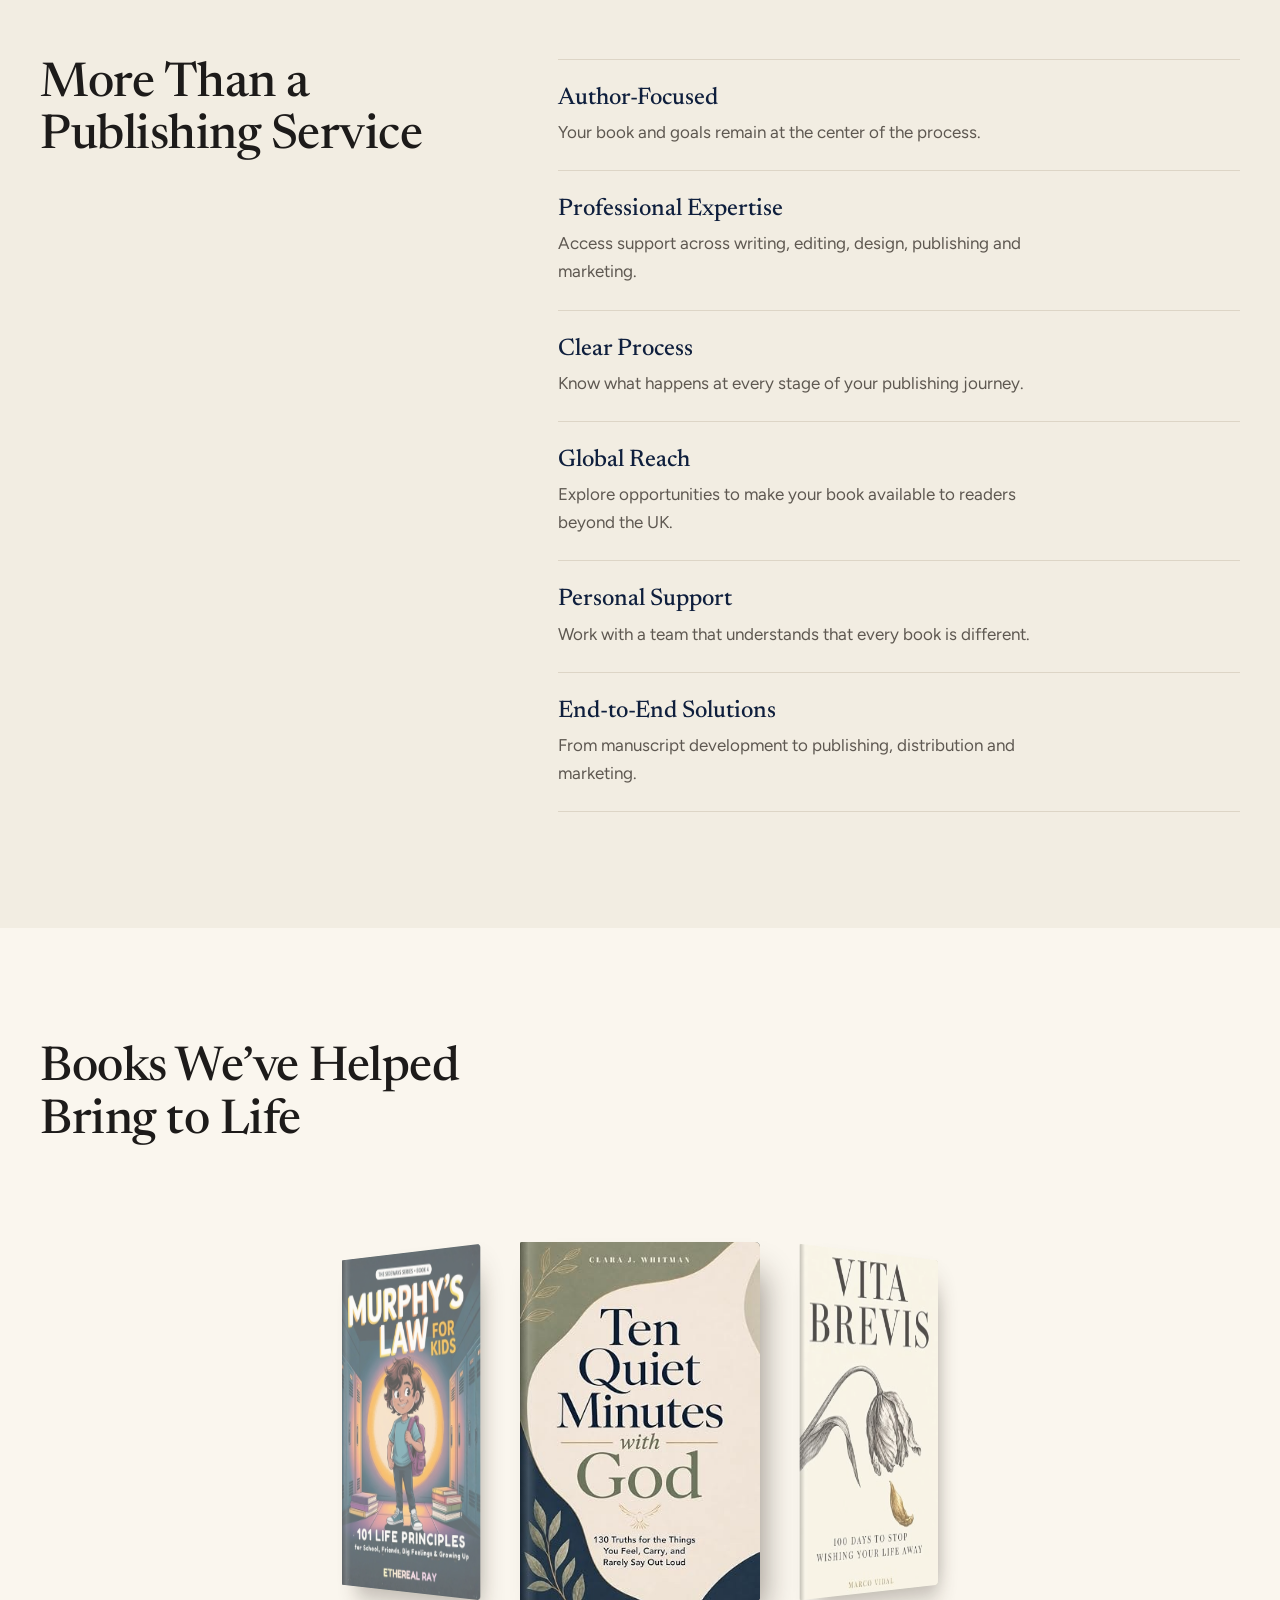
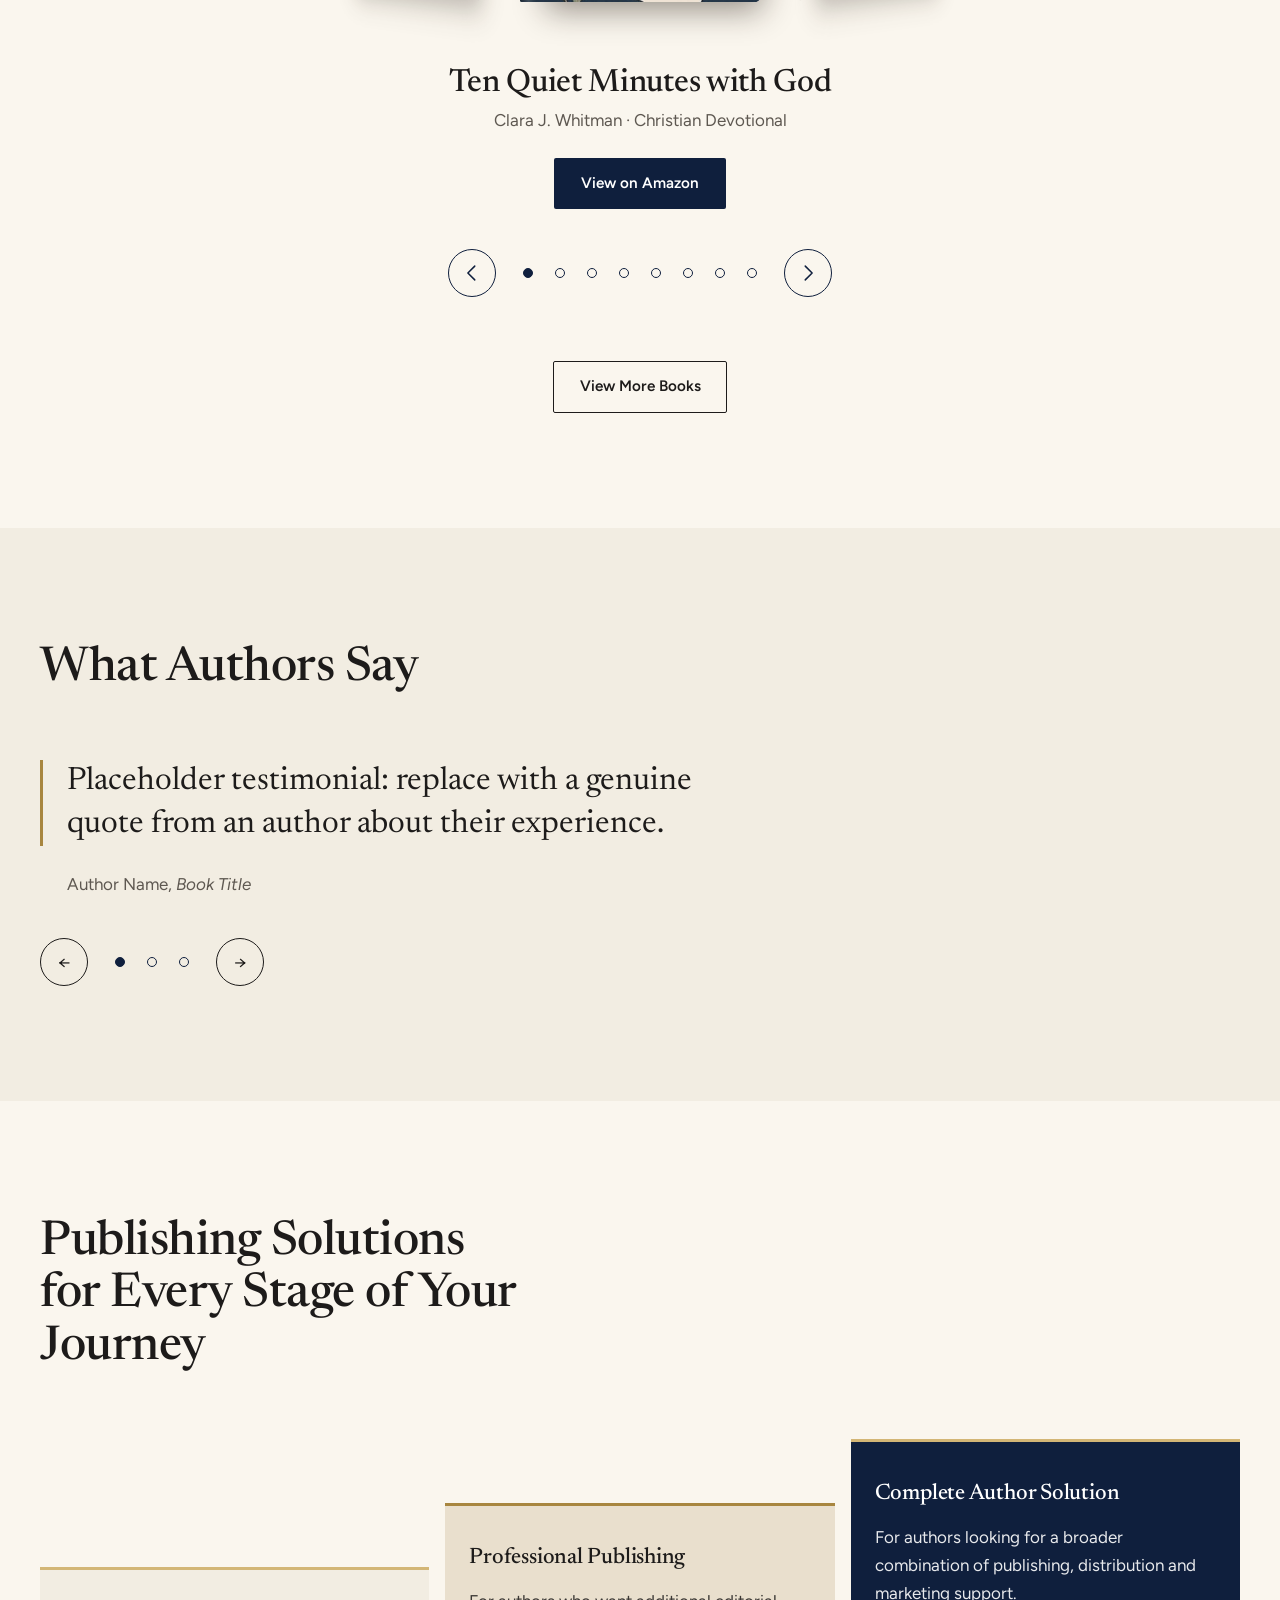
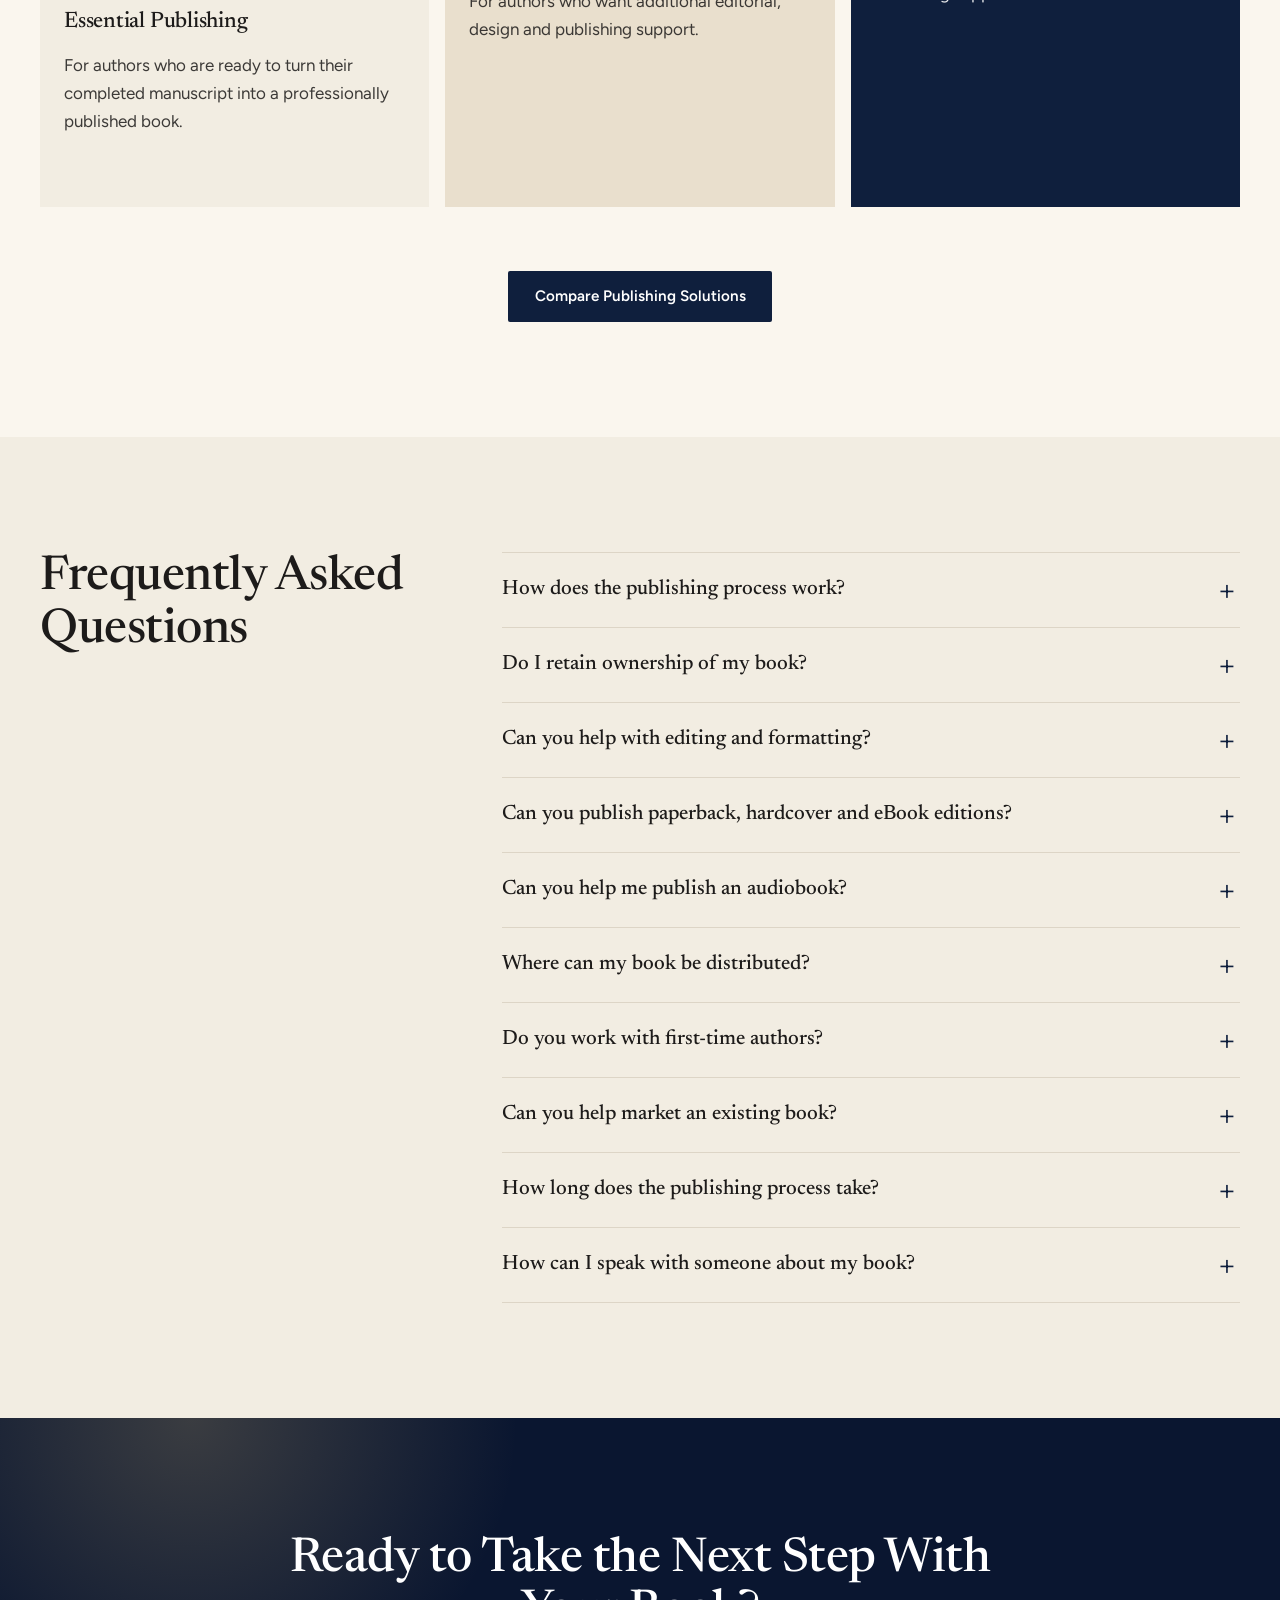
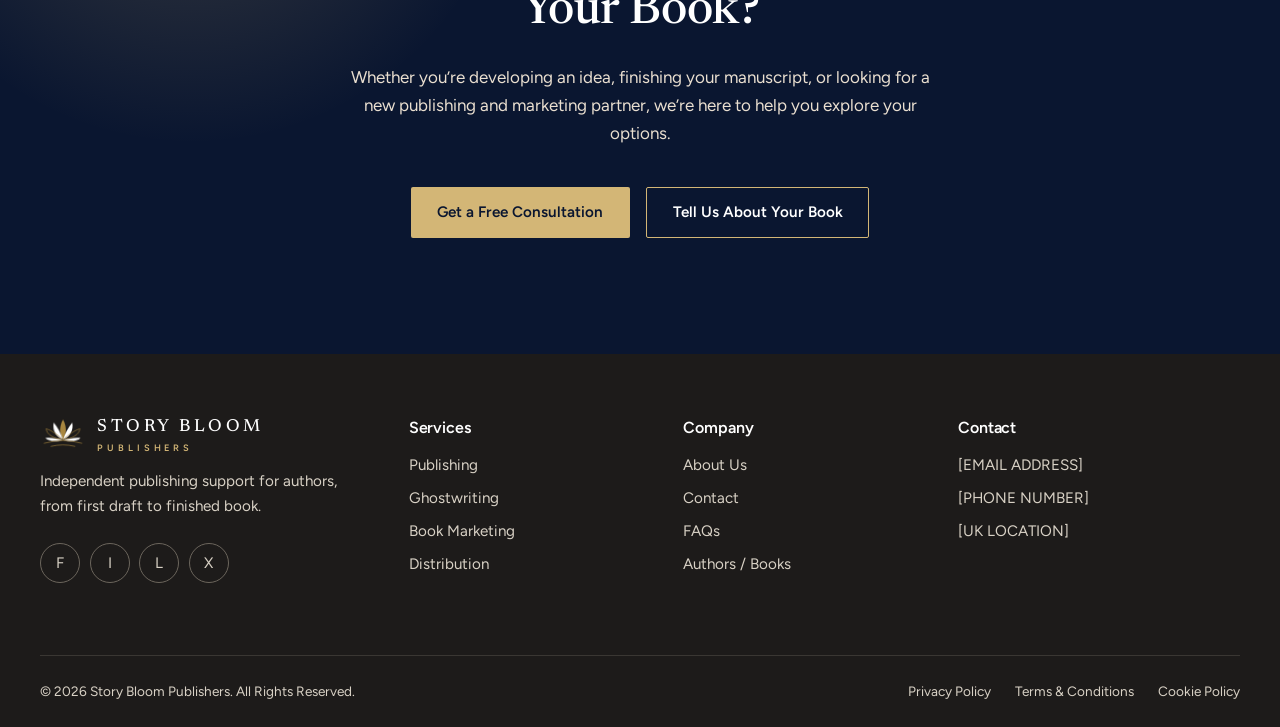
==== commit c81fef7c: "Add files via upload" ====
--- a/index.html
+++ b/index.html
@@ -108,7 +108,7 @@
 <section class="section band" data-reveal><div class="wrap feature">
   <div><h2>From Manuscript to Finished Book</h2>
     <p>Every book begins as pages and an intention. We work with you on editing, cover and interior design, and production, so your manuscript reaches readers as a book you are proud to put your name to.</p>
-    <p class="note">Placeholder covers shown. Replace with client books in <code>src/data/site.js</code>.</p></div>
+    <!-- PLACEHOLDER covers: replace the books in js/site-data.js --></div>
   <div class="shelf" id="feature-books"></div>
 </div></section>
 
@@ -140,8 +140,12 @@
 <!-- BOOKS -->
 <section class="section" id="books" data-reveal><div class="wrap">
   <h2 class="section-title">Books We’ve Helped Bring to Life</h2>
-  <!-- PLACEHOLDER CONTENT: edit the books array in src/data/site.js -->
-  <div class="book-grid" id="book-grid"></div>
+  <!-- Books are edited in js/site-data.js -->
+  <div class="ring-wrap" role="region" aria-roledescription="carousel" aria-label="Books we have helped publish">
+    <div class="ring-stage" id="ring-stage" tabindex="0" aria-label="Drag, swipe or use arrow keys to turn the books"><div class="ring" id="ring"></div></div>
+    <div class="ring-info" aria-live="polite"><h3 id="ri-title"></h3><p id="ri-meta"></p><a class="btn btn-primary" id="ri-link" href="#" target="_blank" rel="noopener">View on Amazon</a></div>
+    <div class="ring-ctrl"><button class="svc-btn" id="ring-prev" aria-label="Previous book"><svg viewBox="0 0 32 32" aria-hidden="true"><path d="M20 6L10 16l10 10"/></svg></button><div class="dots" id="ring-dots"></div><button class="svc-btn" id="ring-next" aria-label="Next book"><svg viewBox="0 0 32 32" aria-hidden="true"><path d="M12 6l10 10-10 10"/></svg></button></div>
+  </div>
   <p class="center"><a class="btn btn-ghost" href="#books">View More Books</a></p>
 </div></section>
 
--- a/css/styles.css
+++ b/css/styles.css
@@ -103,7 +103,7 @@
 .why-list dt{font:500 1.5rem/1.2 var(--serif);color:var(--navy)}
 .why-list dd{color:var(--muted);margin-top:.35rem;max-width:32rem}
 /* 11 Books */
-.book-grid{display:grid;grid-template-columns:repeat(6,1fr);gap:var(--s3)}
+.book-grid{display:grid;grid-template-columns:repeat(4,1fr);gap:var(--s4) var(--s3)}
 .book-item{text-decoration:none;display:block}
 .book-item .book{transition:transform .4s var(--ease),box-shadow .4s}
 .book-item:hover .book{transform:translateY(-6px)}
@@ -161,7 +161,7 @@
 @media (max-width:1024px){
   .services{grid-template-columns:1fr 1fr}
   .service:nth-child(3){padding-left:0;border-left:0}
-  .book-grid{grid-template-columns:repeat(3,1fr)}
+  .book-grid{grid-template-columns:repeat(2,1fr)}
   .footer-grid{grid-template-columns:1fr 1fr}
   .menu ul{gap:1rem}
 }
@@ -300,3 +300,31 @@
   .services .service:last-child{border-right:0}
   .bubble{right:4%}
 }
+
+.book-item .book-art{display:none}.book-item:hover h3{text-decoration:underline;text-decoration-color:var(--gold);text-underline-offset:4px}
+
+/* ===== 23 3D book ring ===== */
+.ring-stage{--w:clamp(140px,21vw,240px);position:relative;height:calc(var(--w) * 1.5 + 70px);perspective:1700px;touch-action:pan-y;cursor:grab;outline-offset:6px}
+.ring{position:absolute;top:30px;left:50%;width:var(--w);height:calc(var(--w) * 1.5);margin-left:calc(var(--w) / -2);transform-style:preserve-3d;transition:transform .9s var(--ease)}
+.ring-item{position:absolute;inset:0;display:block;backface-visibility:hidden;transform:rotateY(calc(var(--k) * 45deg)) translateZ(var(--R,340px));transition:opacity .7s var(--ease),filter .7s}
+.ring-item .book{aspect-ratio:auto;height:100%;transition:none}
+.ring-item .book img{-webkit-user-drag:none;user-select:none}
+.ring-item.active{cursor:pointer}
+.ring-info{text-align:center;margin-top:var(--s3)}
+.ring-info h3{font-size:clamp(1.5rem,3vw,2rem)}
+.ring-info p{color:var(--muted);margin:.3rem 0 var(--s3)}
+.ring-ctrl{display:flex;align-items:center;justify-content:center;gap:var(--s2);margin-top:var(--s4)}
+@media (prefers-reduced-motion:reduce){.ring{transition:none!important}}
+
+/* Safari/iOS 3D support */
+.ring{-webkit-transform-style:preserve-3d}
+.ring-item{-webkit-backface-visibility:hidden;will-change:transform,opacity}
+
+/* ===== 24 Scrolling book shelf (all books) ===== */
+.shelf{display:block;overflow:hidden;padding:2rem 0 4rem;-webkit-mask-image:linear-gradient(90deg,transparent,#000 7%,#000 93%,transparent);mask-image:linear-gradient(90deg,transparent,#000 7%,#000 93%,transparent)}
+.shelf-track{display:flex;width:max-content;animation:scroll-left 55s linear infinite}
+.shelf:hover .shelf-track{animation-play-state:paused}
+.shelf-set{display:flex;gap:var(--s3);padding-right:var(--s3)}
+.shelf .book{flex:none;width:clamp(120px,13vw,170px);margin-top:0}
+.shelf .book:nth-child(even){margin-top:2.5rem}
+@media (prefers-reduced-motion:reduce){.shelf-track{width:auto}.shelf-set{flex-wrap:wrap}.shelf-set[aria-hidden]{display:none}}
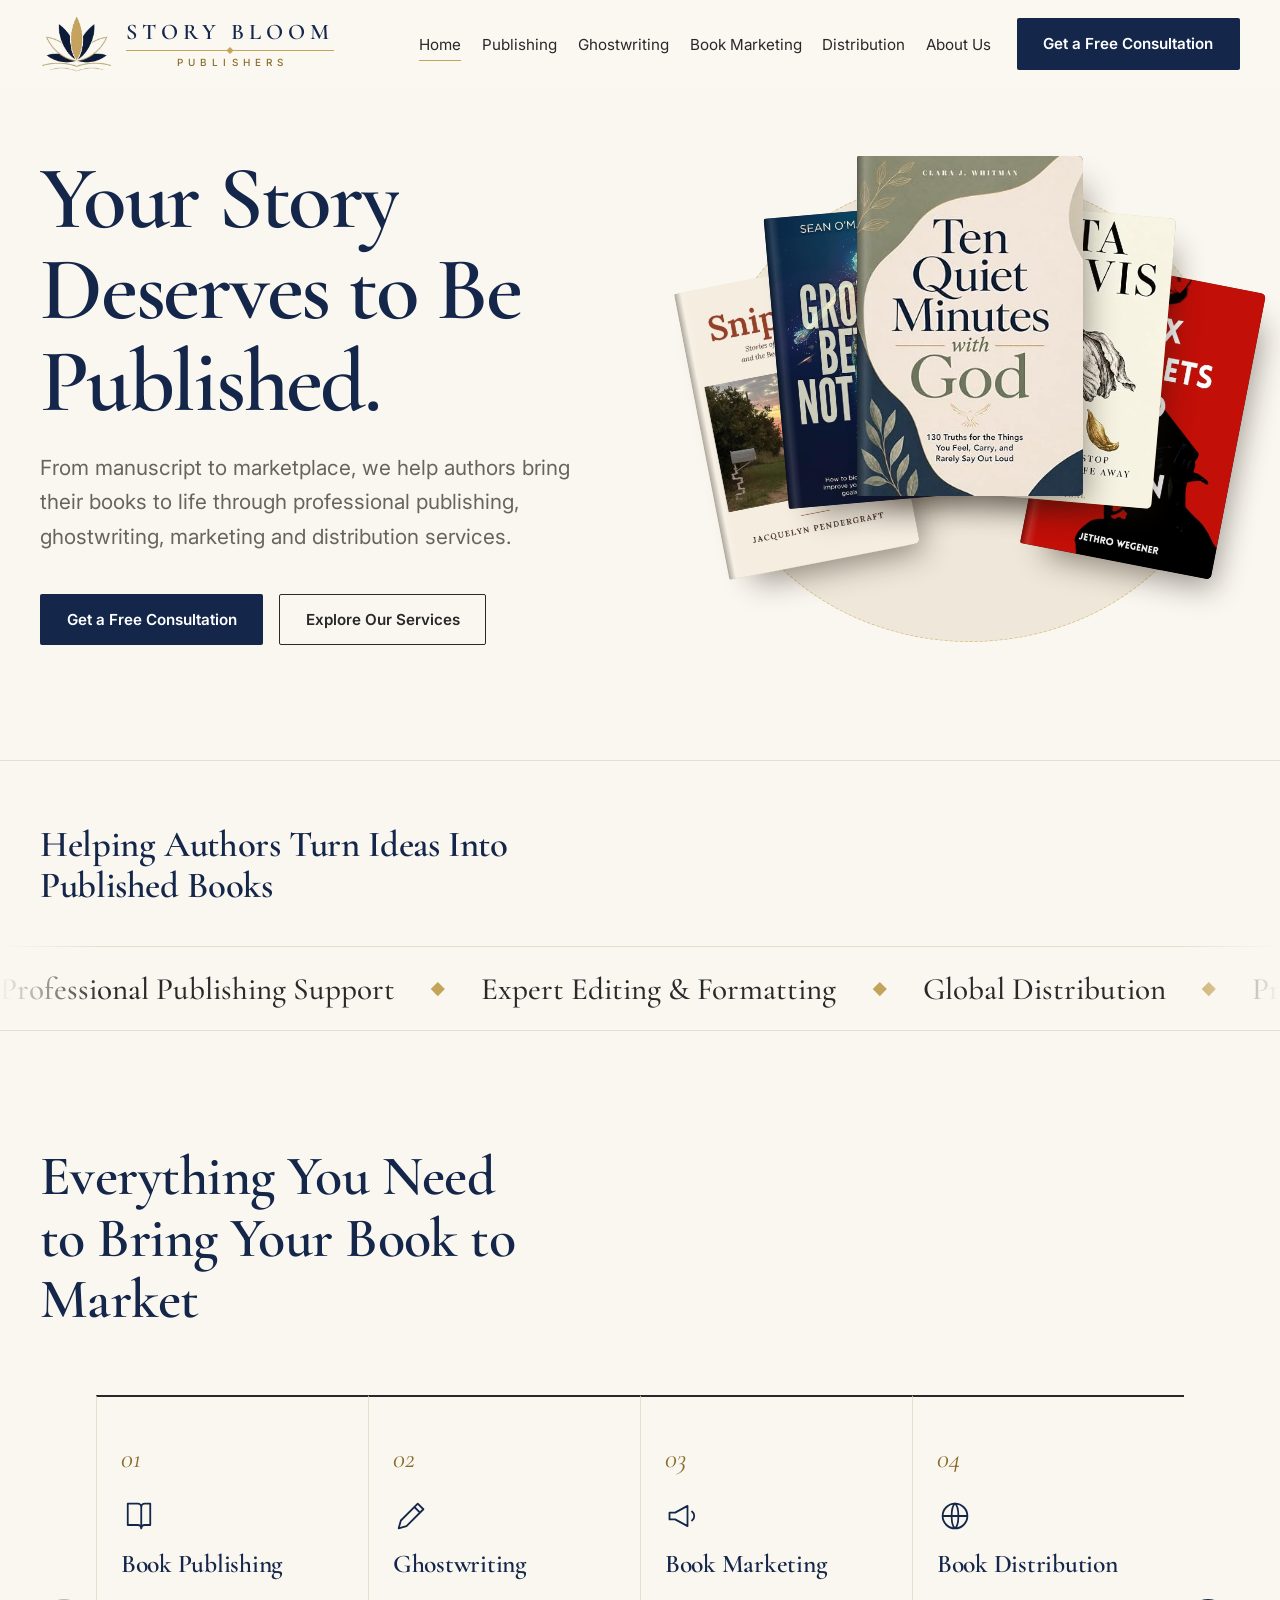
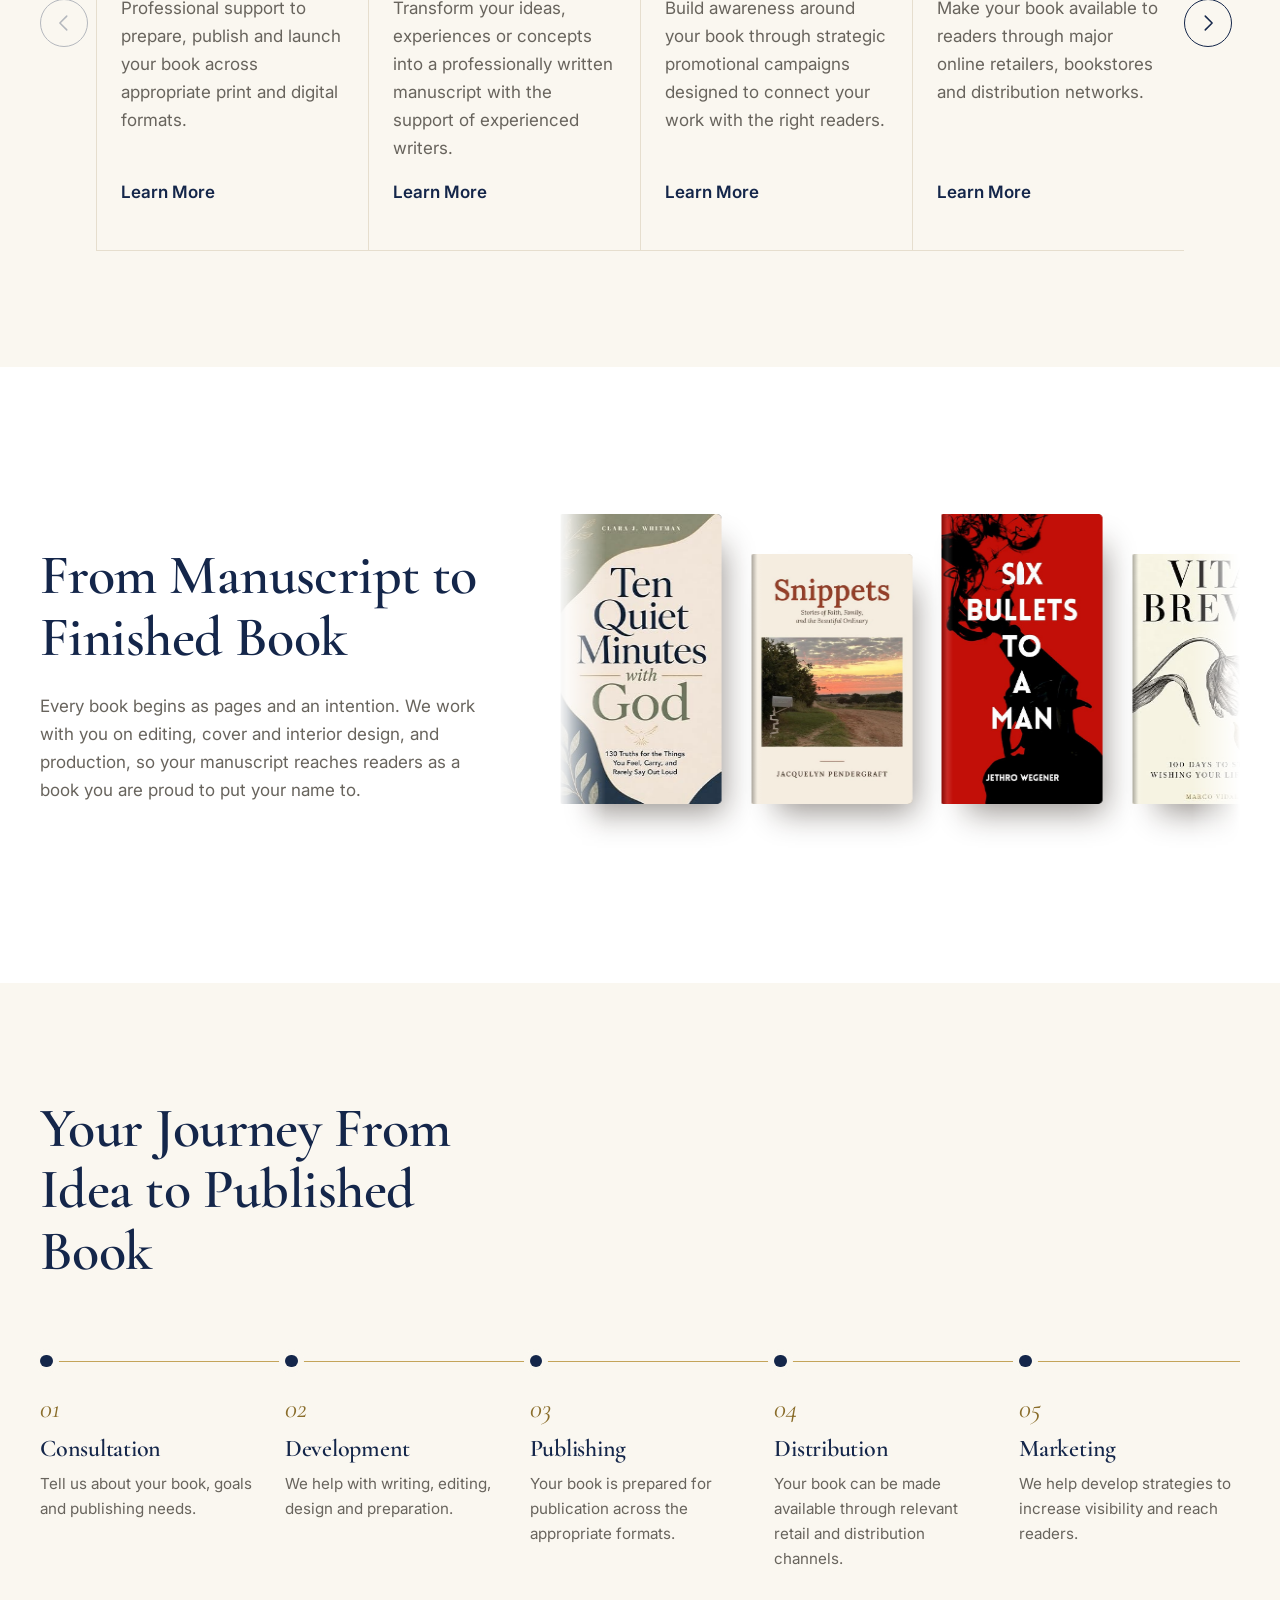
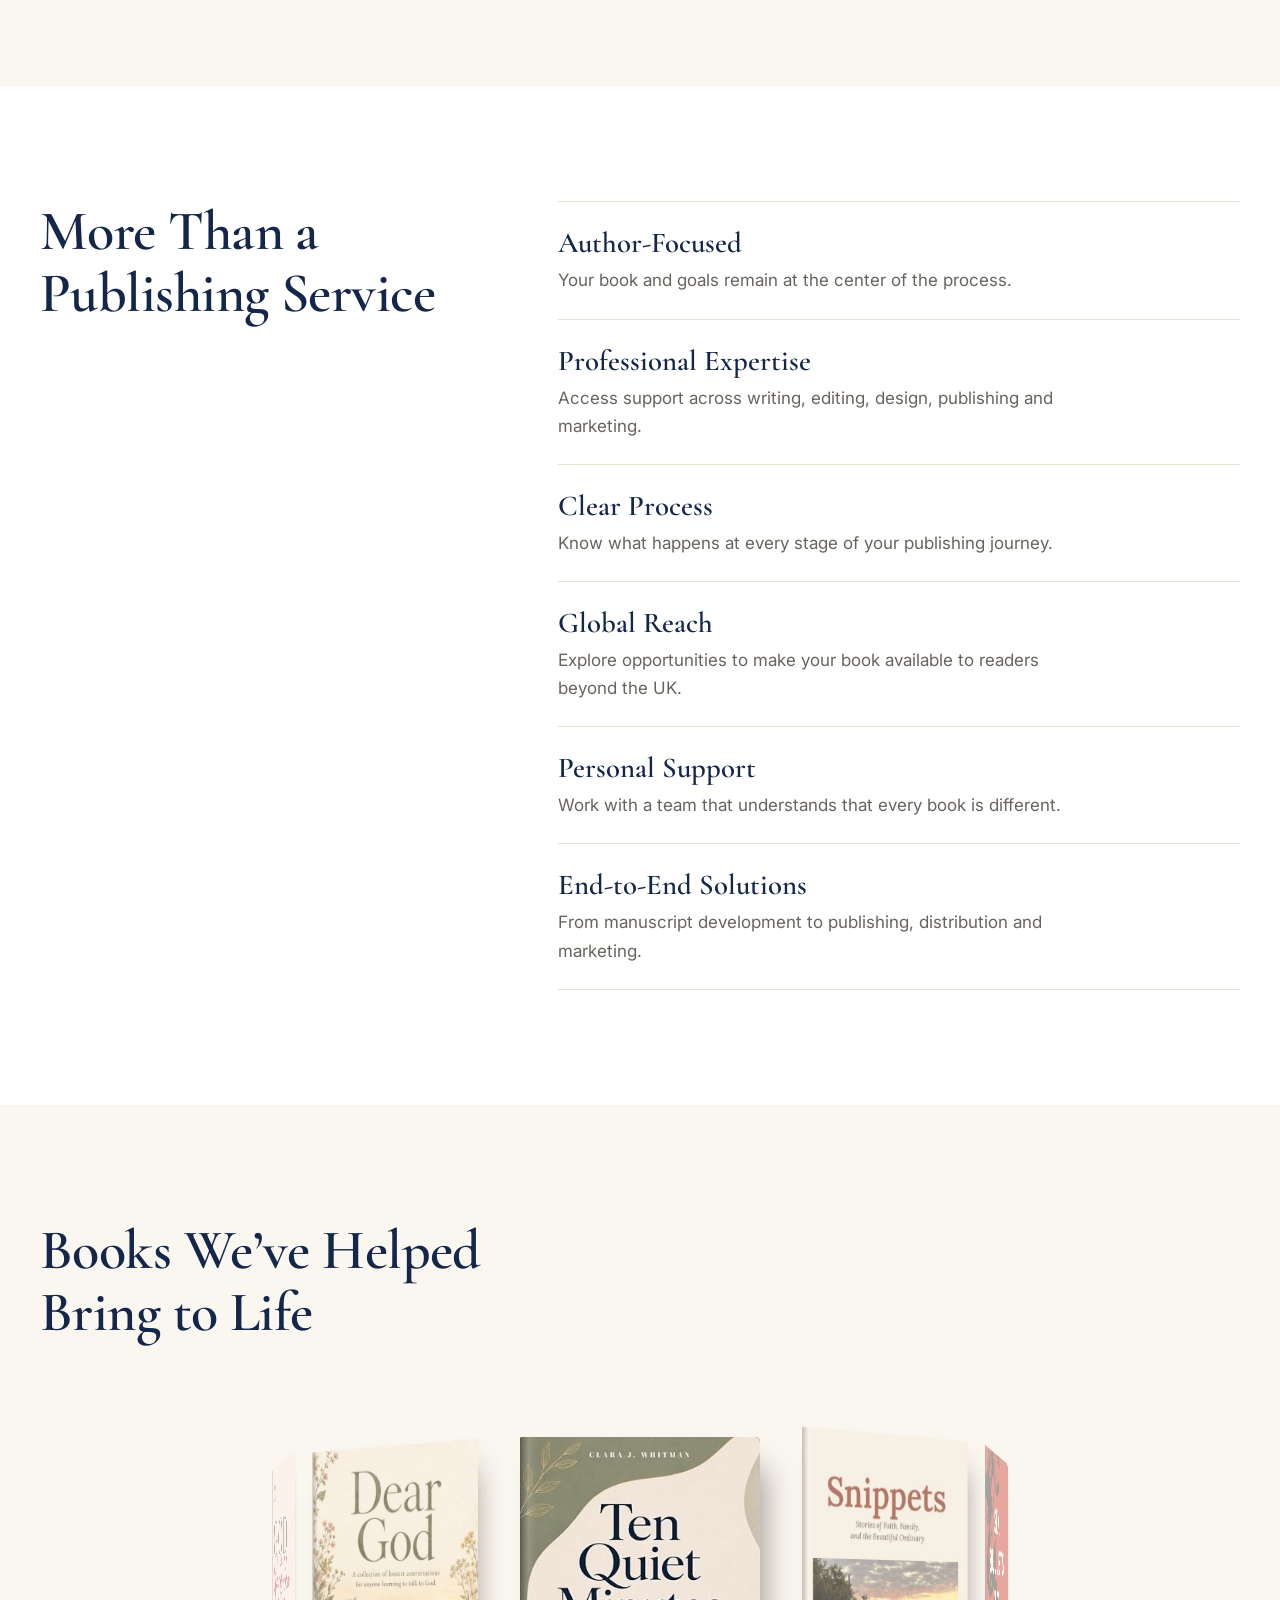
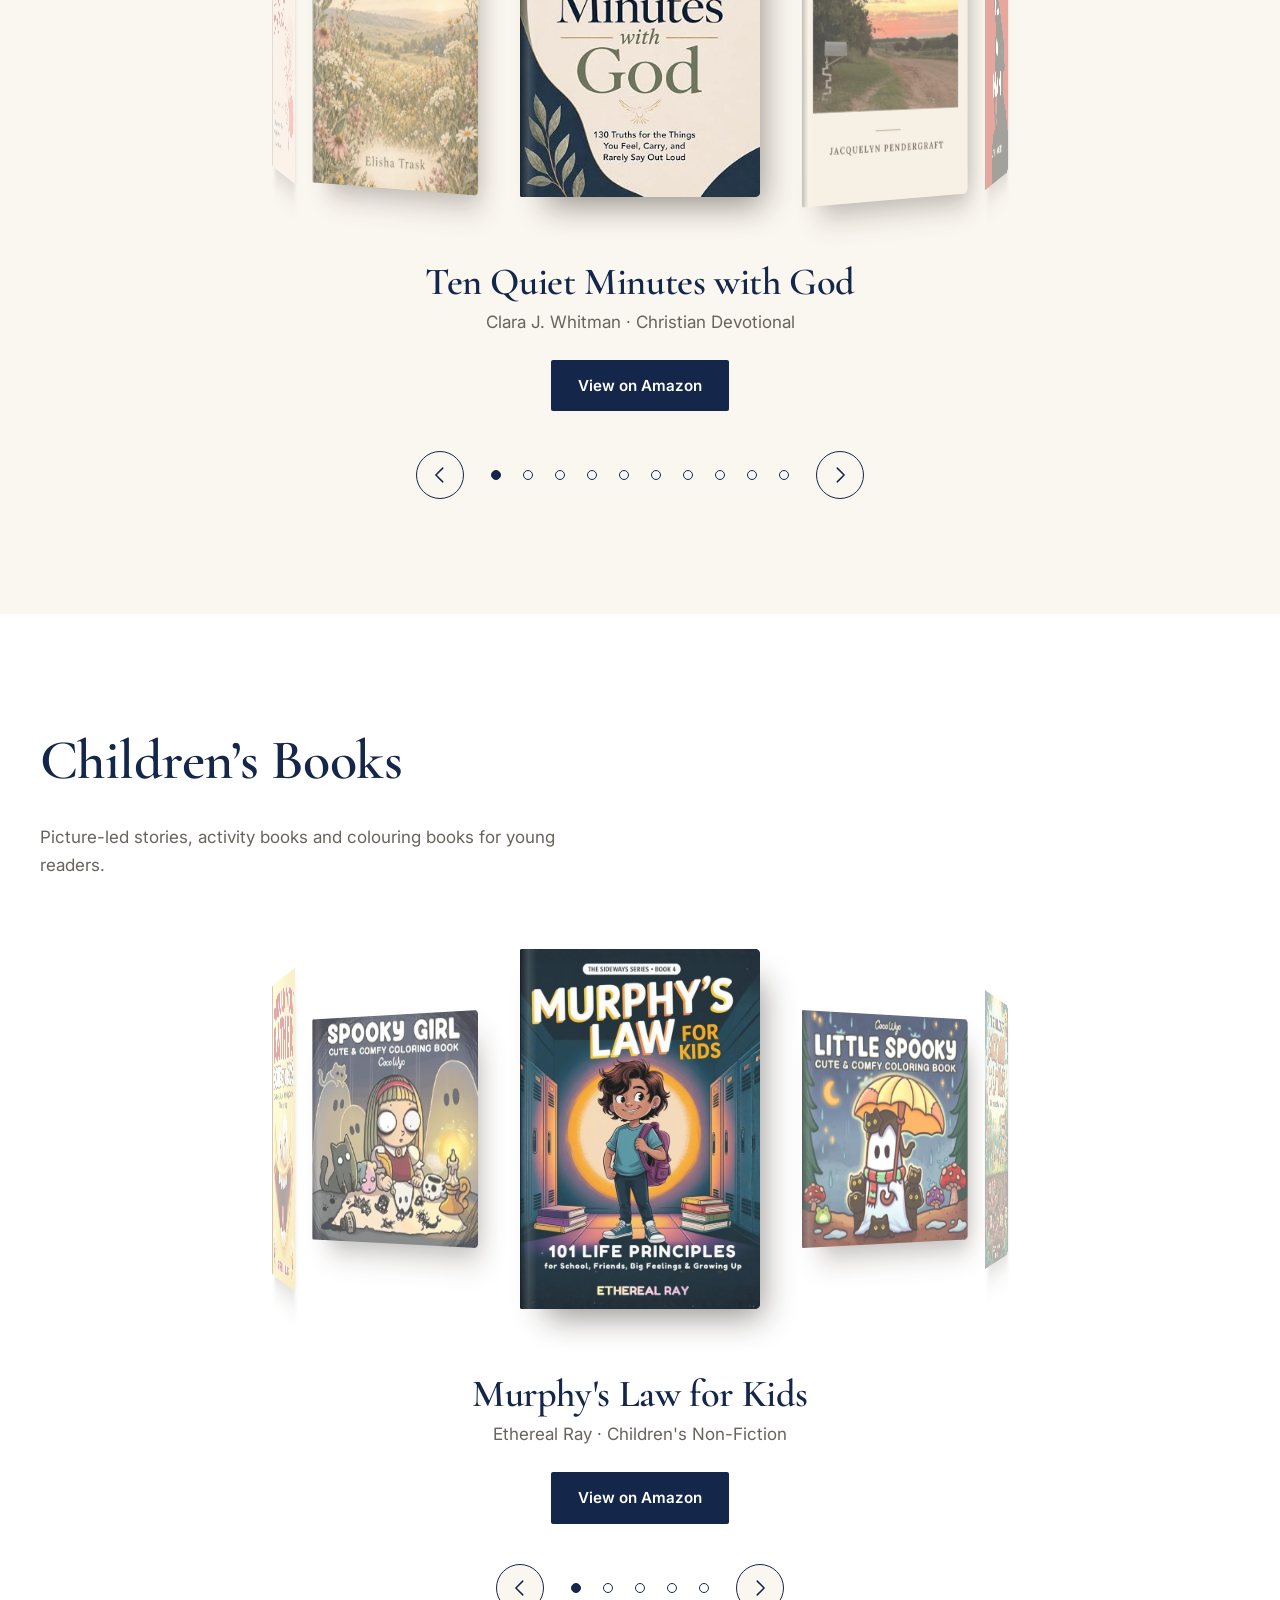
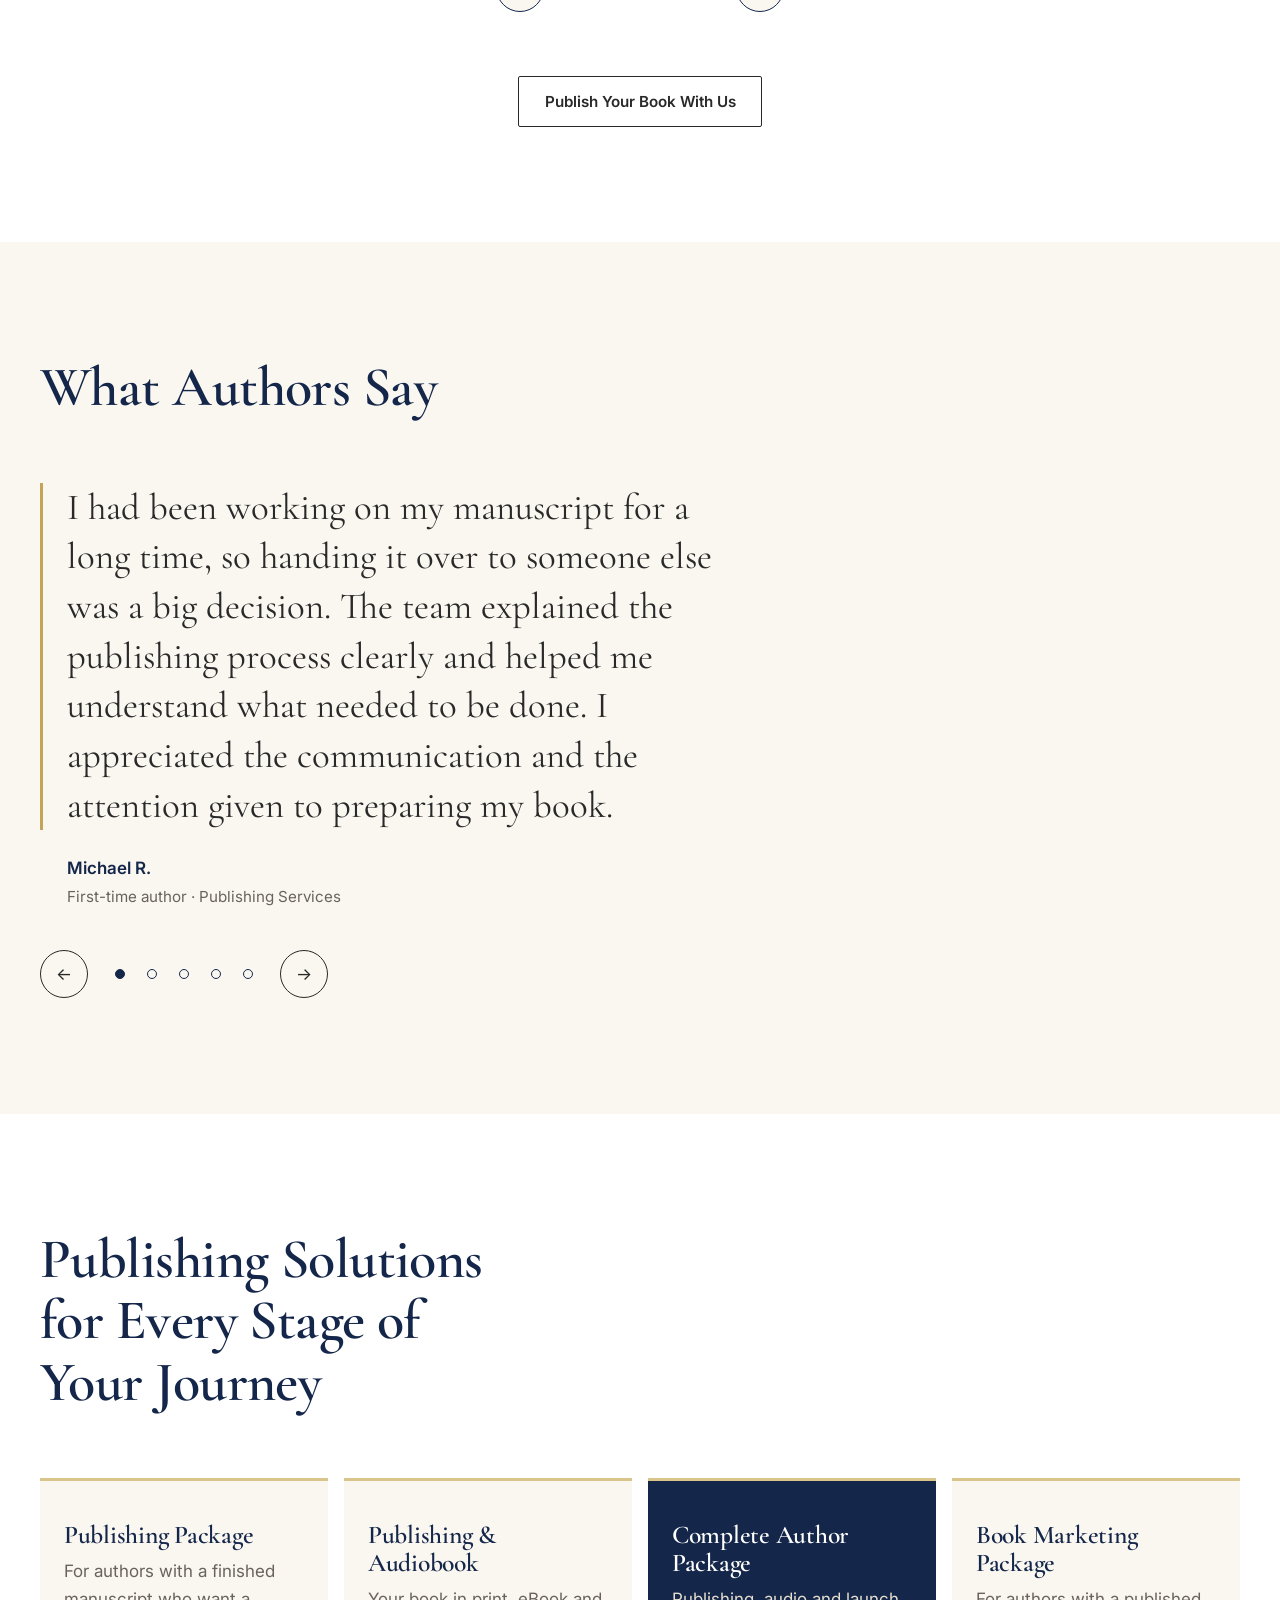
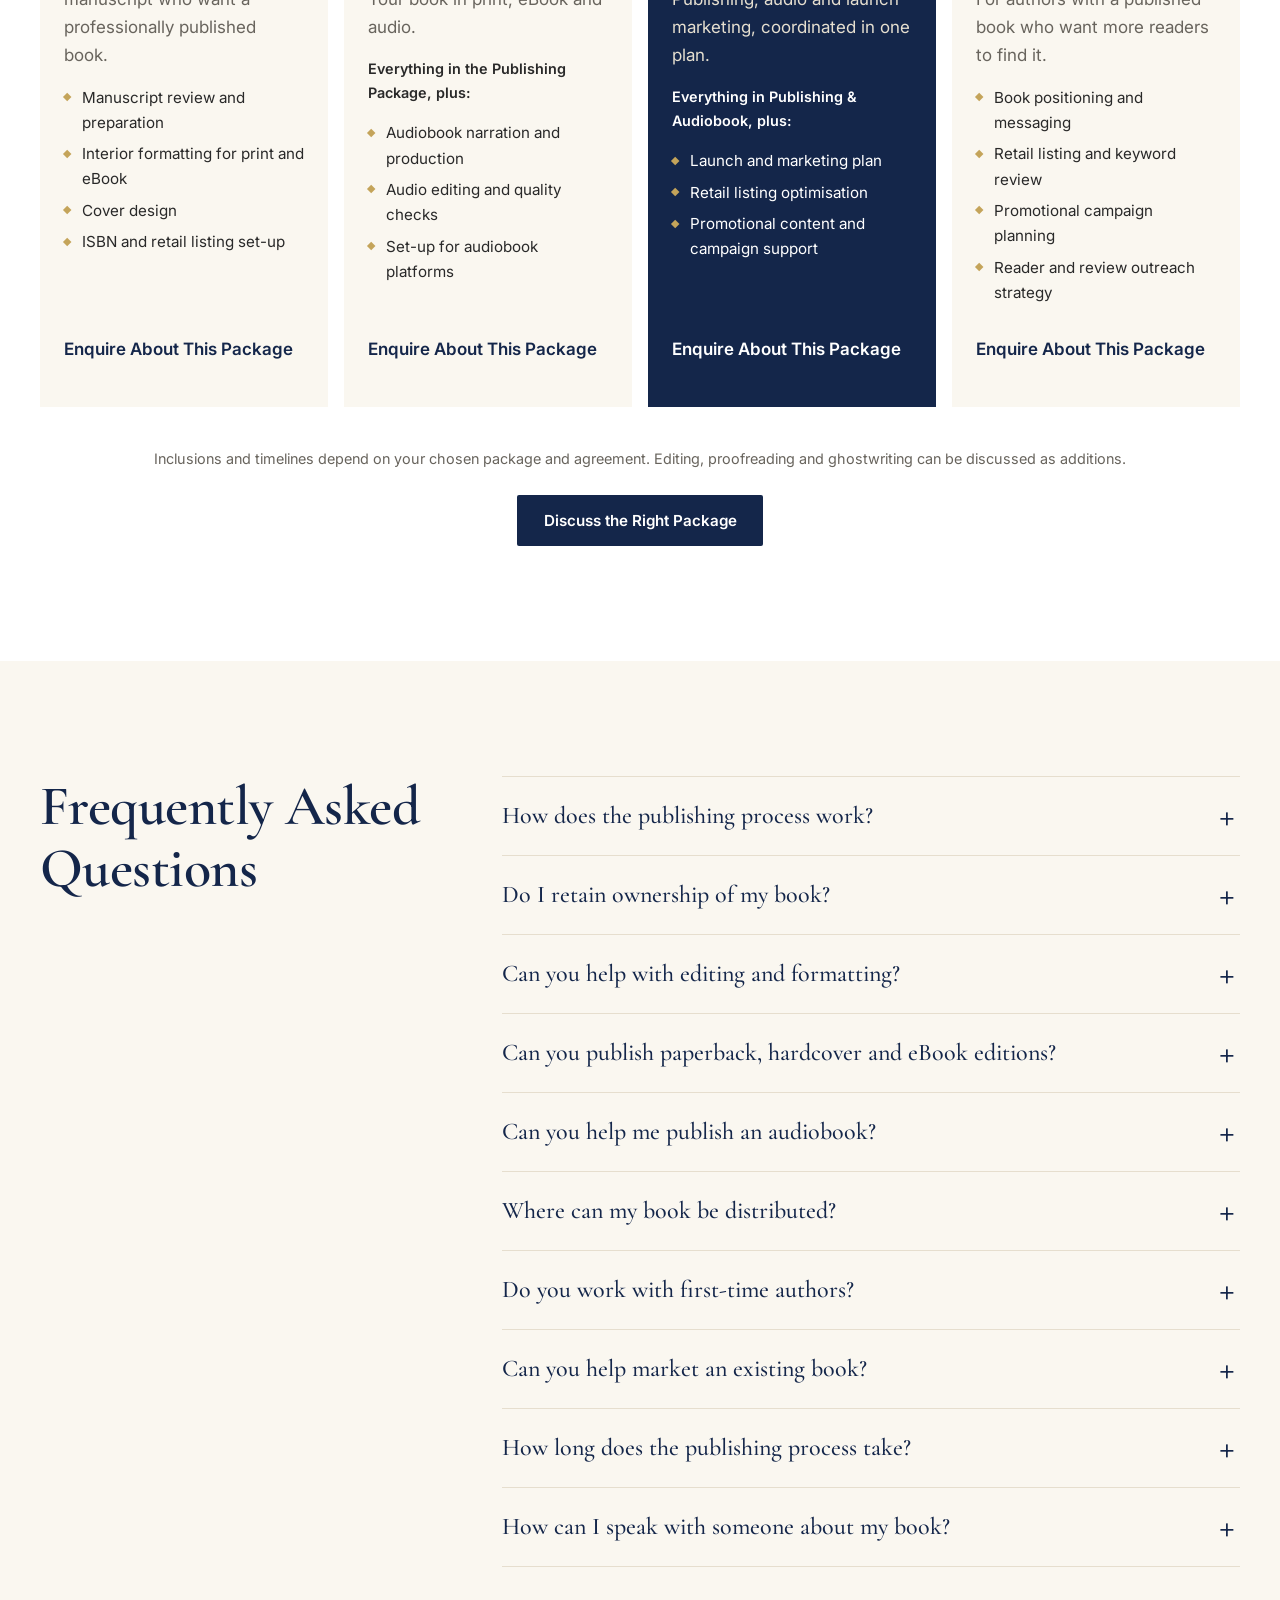
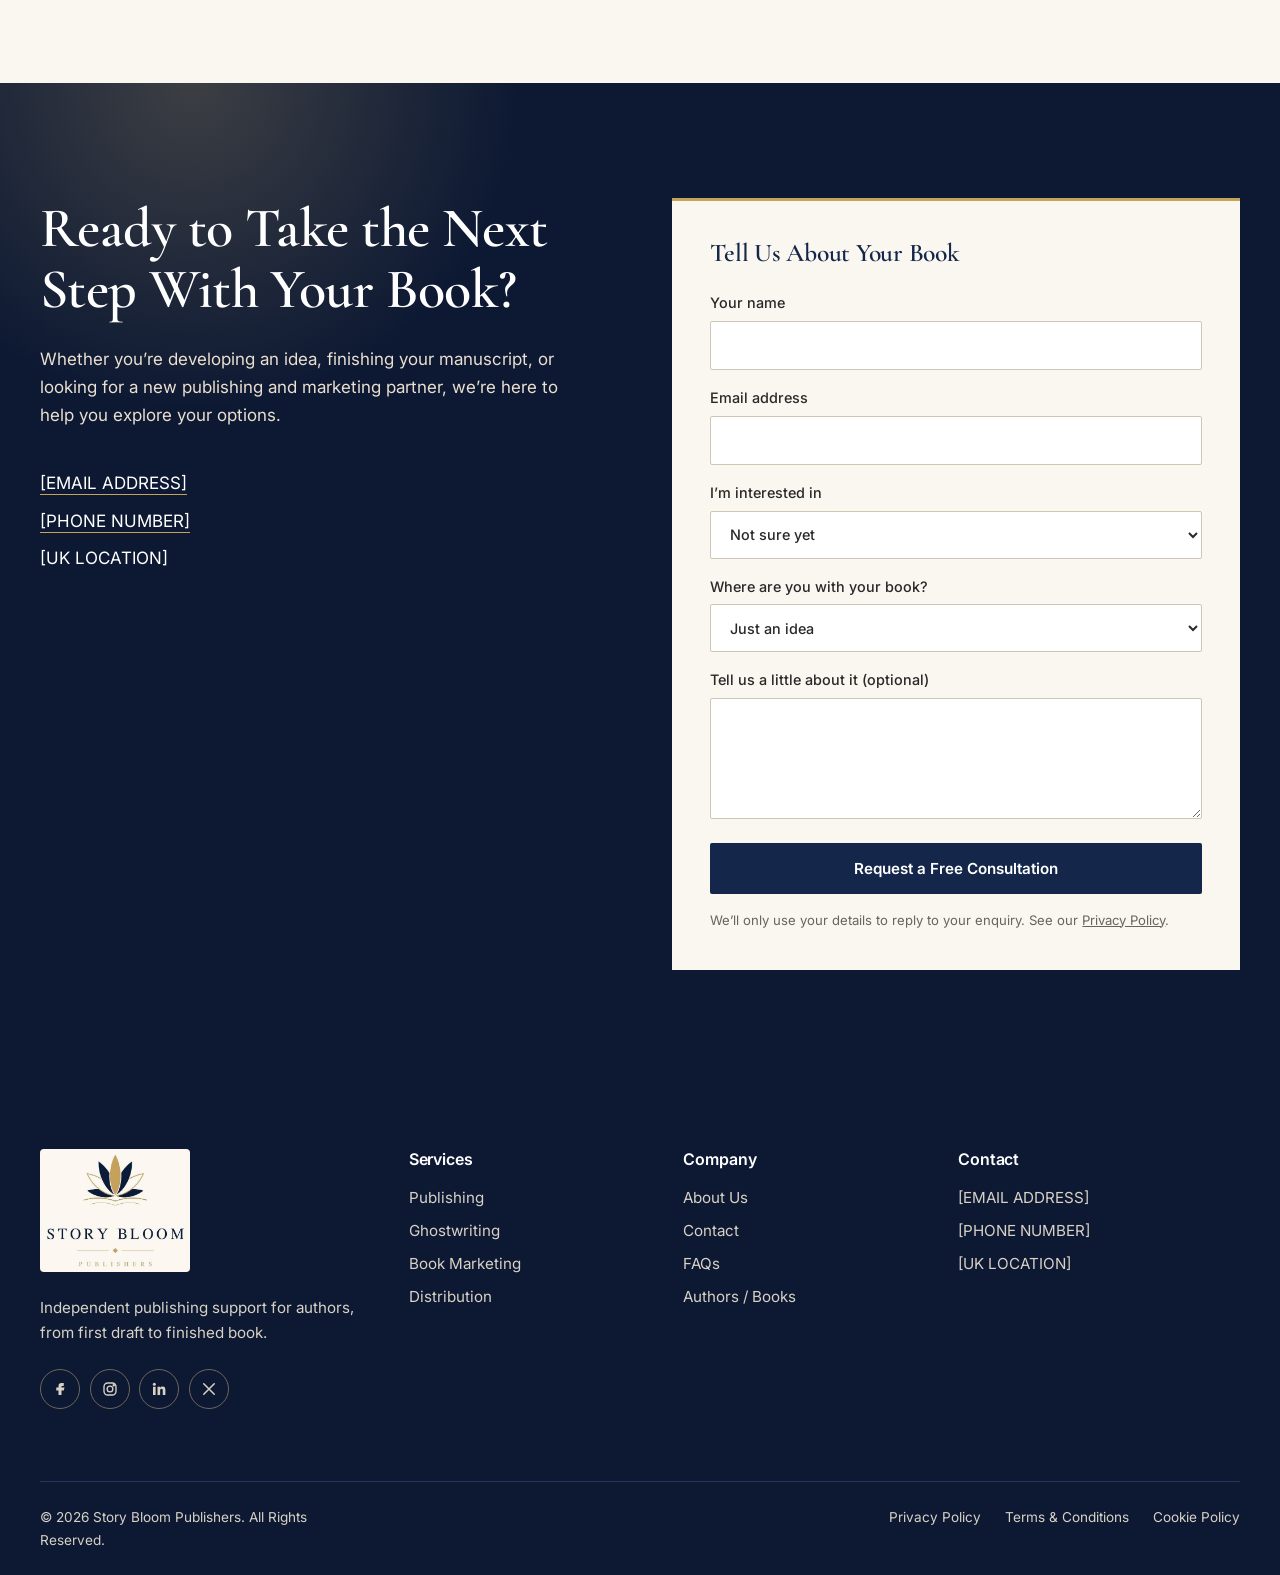
==== commit 402f8f34: "Add files via upload" ====
--- a/index.html
+++ b/index.html
@@ -8,12 +8,17 @@
   <meta property="og:title" content="Story Bloom Publishers | UK Book Publishing, Ghostwriting & Marketing">
   <meta property="og:description" content="Professional book publishing, ghostwriting, book marketing and distribution services for authors in the UK.">
   <meta property="og:type" content="website">
-  <meta property="og:image" content="assets/images/hero-books.svg"><!-- placeholder -->
-  <meta property="og:url" content="https://www.example.co.uk/"><!-- placeholder -->
+  <meta property="og:image" content="https://meesamh17.github.io/Hammad/assets/images/og-image.jpg">
+  <meta property="og:url" content="https://meesamh17.github.io/Hammad/">
+  <link rel="canonical" href="https://meesamh17.github.io/Hammad/">
+  <meta name="twitter:card" content="summary_large_image">
   <link rel="stylesheet" href="css/styles.css">
   <link rel="preconnect" href="https://fonts.googleapis.com"><link rel="preconnect" href="https://fonts.gstatic.com" crossorigin>
-  <link href="https://fonts.googleapis.com/css2?family=Newsreader:ital,opsz,wght@0,6..72,400;0,6..72,500;1,6..72,400&family=Figtree:wght@400;500;600&display=swap" rel="stylesheet">
-  <script type="application/ld+json">{"@context":"https://schema.org","@type":"Organization","name":"Story Bloom Publishers","url":"https://www.example.co.uk/","email":"[EMAIL ADDRESS]","telephone":"[PHONE NUMBER]"}</script>
+  <link href="https://fonts.googleapis.com/css2?family=Cormorant+Garamond:ital,wght@0,500;0,600;0,700;1,500;1,600&family=Inter:wght@400;500;600&display=swap" rel="stylesheet">
+  <link rel="icon" href="assets/images/logo.jpg">
+  <meta name="theme-color" content="#FAF7F0">
+  <script type="application/ld+json">{"@context":"https://schema.org","@type":"Organization","name":"Story Bloom Publishers","url":"https://www.example.co.uk/","email":"[EMAIL ADDRESS]","telephone":"[PHONE NUMBER]","logo":"assets/images/logo.jpg"}</script>
+<noscript><style>[data-reveal],:is(.service,.steps li,.why-list>div,.sol){opacity:1!important;transform:none!important}</style></noscript>
 </head>
 <body>
 <div id="site-header"></div>
@@ -26,32 +31,7 @@
     <p class="lead">From manuscript to marketplace, we help authors bring their books to life through professional publishing, ghostwriting, marketing and distribution services.</p>
     <div class="actions"><a class="btn btn-primary" href="#contact">Get a Free Consultation</a><a class="btn btn-ghost" href="#services">Explore Our Services</a></div>
   </div>
-  <div class="hero-visual" id="hero-visual" role="img" aria-label="A friendly robot holding a book, its eyes following your cursor">
-    <svg class="robot" viewBox="0 0 400 440" aria-hidden="true">
-      <ellipse cx="200" cy="400" rx="120" ry="14" fill="#1d1b1a" opacity=".12"/>
-      <circle cx="200" cy="215" r="190" fill="#efe8da"/>
-      <circle cx="200" cy="215" r="190" fill="none" stroke="#d3b676" stroke-width="1.5" stroke-dasharray="2 9" stroke-linecap="round"/>
-      <g class="twinkle"><path d="M60 110l5 12 12 5-12 5-5 12-5-12-12-5 12-5z" fill="#c4a35a"/><path d="M345 80l4 9 9 4-9 4-4 9-4-9-9-4 9-4z" fill="#c4a35a"/><circle cx="335" cy="300" r="5" fill="#c4a35a"/></g>
-      <g class="body">
-        <rect x="100" y="238" width="200" height="150" rx="46" fill="#0f1f3d"/>
-        <g transform="translate(176 252) scale(.4)"><path d="M60 4C70 22 70 42 60 56 50 42 50 22 60 4Z" fill="#c4a35a"/><path d="M60 56C66 40 74 24 84 12 88 30 80 48 60 56ZM60 56C54 40 46 24 36 12 32 30 40 48 60 56ZM60 56C74 54 90 50 106 52 94 62 76 62 60 56ZM60 56C46 54 30 50 14 52 26 62 44 62 60 56Z" fill="#fbf8f2"/></g>
-        <rect x="136" y="318" width="128" height="78" rx="4" fill="#c4a35a"/><rect x="146" y="326" width="108" height="62" fill="none" stroke="#7a5f2c" stroke-width="1.5"/><line x1="200" y1="318" x2="200" y2="396" stroke="#7a5f2c" stroke-width="2"/>
-        <circle cx="128" cy="356" r="22" fill="#1d3a5f"/><circle cx="272" cy="356" r="22" fill="#1d3a5f"/>
-      </g>
-      <rect x="182" y="222" width="36" height="20" fill="#1d3a5f"/>
-      <g class="head">
-        <line x1="200" y1="72" x2="200" y2="36" stroke="#0f1f3d" stroke-width="5" stroke-linecap="round"/>
-        <circle class="ant-ball" cx="200" cy="30" r="11" fill="#c4a35a"/>
-        <rect x="82" y="124" width="22" height="48" rx="10" fill="#c4a35a"/><rect x="296" y="124" width="22" height="48" rx="10" fill="#c4a35a"/>
-        <rect x="98" y="70" width="204" height="156" rx="52" fill="#0f1f3d"/>
-        <rect x="118" y="90" width="164" height="112" rx="38" fill="#07122a"/>
-        <g class="eye"><circle cx="160" cy="142" r="24" fill="#fbf8f2"/><circle class="pupil" cx="160" cy="142" r="11" fill="#0f1f3d"/><circle class="pupil" cx="164" cy="137" r="3.5" fill="#c4a35a" opacity=".0"/></g>
-        <g class="eye"><circle cx="240" cy="142" r="24" fill="#fbf8f2"/><circle class="pupil" cx="240" cy="142" r="11" fill="#0f1f3d"/></g>
-        <path d="M184 184q16 12 32 0" fill="none" stroke="#c4a35a" stroke-width="4" stroke-linecap="round"/>
-      </g>
-    </svg>
-    <p class="bubble">Hello, author.</p>
-  </div>
+  <div class="hero-visual" id="hero-visual" role="img" aria-label="A selection of books published with our authors"></div>
 </div></section>
 
 <!-- TRUST -->
@@ -80,25 +60,25 @@
     <div class="services" id="svc-track" tabindex="0">
     <article class="service" id="publishing"><span class="num">01</span>
       <svg viewBox="0 0 32 32" aria-hidden="true"><path d="M6 5h9a3 3 0 0 1 3 3v19a3 3 0 0 0-3-3H6zM26 5h-5a3 3 0 0 0-3 3v19a3 3 0 0 1 3-3h5z"/></svg>
-      <h3>Book Publishing</h3><p>Professional support to prepare, publish and launch your book across appropriate print and digital formats.</p><a href="#publishing" class="more">Learn More<span class="sr"> about Book Publishing</span></a></article>
+      <h3>Book Publishing</h3><p>Professional support to prepare, publish and launch your book across appropriate print and digital formats.</p><a href="publishing.html" class="more" data-service="Book Publishing">Learn More<span class="sr"> about Book Publishing</span></a></article>
     <article class="service" id="ghostwriting"><span class="num">02</span>
       <svg viewBox="0 0 32 32" aria-hidden="true"><path d="M5 27l2-7L22 5l5 5L12 25zM19 8l5 5"/></svg>
-      <h3>Ghostwriting</h3><p>Transform your ideas, experiences or concepts into a professionally written manuscript with the support of experienced writers.</p><a href="#ghostwriting" class="more">Learn More<span class="sr"> about Ghostwriting</span></a></article>
+      <h3>Ghostwriting</h3><p>Transform your ideas, experiences or concepts into a professionally written manuscript with the support of experienced writers.</p><a href="ghostwriting.html" class="more" data-service="Ghostwriting">Learn More<span class="sr"> about Ghostwriting</span></a></article>
     <article class="service" id="marketing"><span class="num">03</span>
       <svg viewBox="0 0 32 32" aria-hidden="true"><path d="M4 13v6h5l11 6V7L9 13zM24 12a5 5 0 0 1 0 8"/></svg>
-      <h3>Book Marketing</h3><p>Build awareness around your book through strategic promotional campaigns designed to connect your work with the right readers.</p><a href="#marketing" class="more">Learn More<span class="sr"> about Book Marketing</span></a></article>
+      <h3>Book Marketing</h3><p>Build awareness around your book through strategic promotional campaigns designed to connect your work with the right readers.</p><a href="book-marketing.html" class="more" data-service="Book Marketing">Learn More<span class="sr"> about Book Marketing</span></a></article>
     <article class="service" id="distribution"><span class="num">04</span>
       <svg viewBox="0 0 32 32" aria-hidden="true"><path d="M16 5a11 11 0 1 0 0 22 11 11 0 0 0 0-22zM5 16h22M16 5c4 3 4 19 0 22M16 5c-4 3-4 19 0 22"/></svg>
-      <h3>Book Distribution</h3><p>Make your book available to readers through major online retailers, bookstores and distribution networks.</p><a href="#distribution" class="more">Learn More<span class="sr"> about Book Distribution</span></a></article>
+      <h3>Book Distribution</h3><p>Make your book available to readers through major online retailers, bookstores and distribution networks.</p><a href="distribution.html" class="more" data-service="Book Distribution">Learn More<span class="sr"> about Book Distribution</span></a></article>
     <article class="service" id="audiobook"><span class="num">05</span>
       <svg viewBox="0 0 32 32" aria-hidden="true"><path d="M5 20v-4a11 11 0 0 1 22 0v4M5 18h4v8H5zM23 18h4v8h-4z"/></svg>
-      <h3>Audiobook Production</h3><p>Turn your finished book into an audiobook, with narration and production support for listening platforms.</p><a href="#audiobook" class="more">Learn More<span class="sr"> about Audiobook Production</span></a></article>
+      <h3>Audiobook Production</h3><p>Turn your finished book into an audiobook, with narration and production support for listening platforms.</p><a href="#contact" class="more" data-service="Audiobook Production">Learn More<span class="sr"> about Audiobook Production</span></a></article>
     <article class="service" id="editing"><span class="num">06</span>
       <svg viewBox="0 0 32 32" aria-hidden="true"><path d="M14 6a8 8 0 1 0 0 16 8 8 0 0 0 0-16zM20 20l7 7"/></svg>
-      <h3>Editing &amp; Proofreading</h3><p>Refine your manuscript with careful editorial support, from structural feedback to final proofreading.</p><a href="#editing" class="more">Learn More<span class="sr"> about Editing &amp; Proofreading</span></a></article>
+      <h3>Editing &amp; Proofreading</h3><p>Refine your manuscript with careful editorial support, from structural feedback to final proofreading.</p><a href="#contact" class="more" data-service="Editing &amp; Proofreading">Learn More<span class="sr"> about Editing &amp; Proofreading</span></a></article>
     <article class="service" id="cover-design"><span class="num">07</span>
       <svg viewBox="0 0 32 32" aria-hidden="true"><path d="M6 4h20v24H6zM11 21l4-5 3 3 3-4 4 6"/></svg>
-      <h3>Cover Design &amp; Formatting</h3><p>A cover and interior layout shaped around your story, designed to look at home on any bookshelf.</p><a href="#cover-design" class="more">Learn More<span class="sr"> about Cover Design &amp; Formatting</span></a></article>
+      <h3>Cover Design &amp; Formatting</h3><p>A cover and interior layout shaped around your story, designed to look at home on any bookshelf.</p><a href="#contact" class="more" data-service="Cover Design &amp; Formatting">Learn More<span class="sr"> about Cover Design &amp; Formatting</span></a></article>
     </div>
     <button class="svc-btn" id="svc-next" aria-label="Next services"><svg viewBox="0 0 32 32" aria-hidden="true"><path d="M12 6l10 10-10 10"/></svg></button>
   </div>
@@ -140,17 +120,27 @@
 <!-- BOOKS -->
 <section class="section" id="books" data-reveal><div class="wrap">
   <h2 class="section-title">Books We’ve Helped Bring to Life</h2>
-  <!-- Books are edited in js/site-data.js -->
   <div class="ring-wrap" role="region" aria-roledescription="carousel" aria-label="Books we have helped publish">
     <div class="ring-stage" id="ring-stage" tabindex="0" aria-label="Drag, swipe or use arrow keys to turn the books"><div class="ring" id="ring"></div></div>
     <div class="ring-info" aria-live="polite"><h3 id="ri-title"></h3><p id="ri-meta"></p><a class="btn btn-primary" id="ri-link" href="#" target="_blank" rel="noopener">View on Amazon</a></div>
     <div class="ring-ctrl"><button class="svc-btn" id="ring-prev" aria-label="Previous book"><svg viewBox="0 0 32 32" aria-hidden="true"><path d="M20 6L10 16l10 10"/></svg></button><div class="dots" id="ring-dots"></div><button class="svc-btn" id="ring-next" aria-label="Next book"><svg viewBox="0 0 32 32" aria-hidden="true"><path d="M12 6l10 10-10 10"/></svg></button></div>
   </div>
-  <p class="center"><a class="btn btn-ghost" href="#books">View More Books</a></p>
+</div></section>
+
+<!-- CHILDREN'S BOOKS -->
+<section class="section band" id="kids" data-reveal><div class="wrap">
+  <h2 class="section-title">Children’s Books</h2>
+  <p class="section-intro">Picture-led stories, activity books and colouring books for young readers.</p>
+  <div class="ring-wrap" role="region" aria-roledescription="carousel" aria-label="Children's books we have helped publish">
+    <div class="ring-stage" id="ring-stage-kids" tabindex="0" aria-label="Drag, swipe or use arrow keys to turn the books"><div class="ring" id="ring-kids"></div></div>
+    <div class="ring-info" aria-live="polite"><h3 id="ri-title-kids"></h3><p id="ri-meta-kids"></p><a class="btn btn-primary" id="ri-link-kids" href="#" target="_blank" rel="noopener">View on Amazon</a></div>
+    <div class="ring-ctrl"><button class="svc-btn" id="ring-prev-kids" aria-label="Previous book"><svg viewBox="0 0 32 32" aria-hidden="true"><path d="M20 6L10 16l10 10"/></svg></button><div class="dots" id="ring-dots-kids"></div><button class="svc-btn" id="ring-next-kids" aria-label="Next book"><svg viewBox="0 0 32 32" aria-hidden="true"><path d="M12 6l10 10-10 10"/></svg></button></div>
+  </div>
+  <p class="center"><a class="btn btn-ghost" href="#contact">Publish Your Book With Us</a></p>
 </div></section>
 
 <!-- TESTIMONIALS -->
-<section class="section band" data-reveal><div class="wrap">
+<section class="section" id="testimonials" data-reveal><div class="wrap">
   <h2 class="section-title">What Authors Say</h2>
   <!-- PLACEHOLDER CONTENT: not real testimonials. Replace in src/data/site.js -->
   <div class="slider" role="region" aria-roledescription="carousel" aria-label="Author testimonials">
@@ -160,18 +150,21 @@
 </div></section>
 
 <!-- SOLUTIONS -->
-<section class="section" data-reveal><div class="wrap">
+<section class="section band" data-reveal><div class="wrap">
   <h2 class="section-title">Publishing Solutions for Every Stage of Your Journey</h2>
   <div class="solutions">
-    <article class="sol"><h3>Essential Publishing</h3><p>For authors who are ready to turn their completed manuscript into a professionally published book.</p></article>
-    <article class="sol sol-mid"><h3>Professional Publishing</h3><p>For authors who want additional editorial, design and publishing support.</p></article>
-    <article class="sol sol-top"><h3>Complete Author Solution</h3><p>For authors looking for a broader combination of publishing, distribution and marketing support.</p></article>
-  </div>
-  <p class="center"><a class="btn btn-primary" href="#publishing">Compare Publishing Solutions</a></p>
+    <article class="sol"><h3>Publishing Package</h3><p class="sol-for">For authors with a finished manuscript who want a professionally published book.</p><ul class="incl"><li>Manuscript review and preparation</li><li>Interior formatting for print and eBook</li><li>Cover design</li><li>ISBN and retail listing set-up</li></ul><a href="#contact" class="more" data-service="Publishing Package">Enquire About This Package<span class="sr"> (Publishing Package)</span></a></article>
+    <article class="sol"><h3>Publishing &amp; Audiobook</h3><p class="sol-for">Your book in print, eBook and audio.</p><p class="incl-lead">Everything in the Publishing Package, plus:</p><ul class="incl"><li>Audiobook narration and production</li><li>Audio editing and quality checks</li><li>Set-up for audiobook platforms</li></ul><a href="#contact" class="more" data-service="Publishing &amp; Audiobook Package">Enquire About This Package<span class="sr"> (Publishing &amp; Audiobook)</span></a></article>
+    <article class="sol sol-top"><h3>Complete Author Package</h3><p class="sol-for">Publishing, audio and launch marketing, coordinated in one plan.</p><p class="incl-lead">Everything in Publishing &amp; Audiobook, plus:</p><ul class="incl"><li>Launch and marketing plan</li><li>Retail listing optimisation</li><li>Promotional content and campaign support</li></ul><a href="#contact" class="more" data-service="Complete Author Package">Enquire About This Package<span class="sr"> (Complete Author Package)</span></a></article>
+    <article class="sol"><h3>Book Marketing Package</h3><p class="sol-for">For authors with a published book who want more readers to find it.</p><ul class="incl"><li>Book positioning and messaging</li><li>Retail listing and keyword review</li><li>Promotional campaign planning</li><li>Reader and review outreach strategy</li></ul><a href="#contact" class="more" data-service="Marketing Package">Enquire About This Package<span class="sr"> (Book Marketing Package)</span></a></article>
+  </div>
+  <!-- CONFIRM the inclusions above match your real packages -->
+  <p class="incl-note center">Inclusions and timelines depend on your chosen package and agreement. Editing, proofreading and ghostwriting can be discussed as additions.</p>
+  <p class="center" style="margin-top:var(--s3)"><a class="btn btn-primary" href="#contact">Discuss the Right Package</a></p>
 </div></section>
 
 <!-- FAQ -->
-<section class="section band" id="faq" data-reveal><div class="wrap faq">
+<section class="section" id="faq" data-reveal><div class="wrap faq">
   <h2>Frequently Asked Questions</h2>
   <div class="faq-list">
     <div class="faq-item"><h3><button class="faq-q" aria-expanded="false" aria-controls="a1" id="q1">How does the publishing process work?</button></h3><div class="faq-a" id="a1" role="region" aria-labelledby="q1"><p>It begins with a consultation about your book and goals. We then recommend the editing, design, publishing, distribution and marketing support that suits you.</p></div></div>
@@ -188,10 +181,28 @@
 </div></section>
 
 <!-- FINAL CTA -->
-<section class="cta" id="contact" data-reveal><div class="wrap">
-  <h2>Ready to Take the Next Step With Your Book?</h2>
-  <p>Whether you’re developing an idea, finishing your manuscript, or looking for a new publishing and marketing partner, we’re here to help you explore your options.</p>
-  <div class="actions"><a class="btn btn-gold" href="mailto:[EMAIL ADDRESS]">Get a Free Consultation</a><a class="btn btn-line" href="mailto:[EMAIL ADDRESS]">Tell Us About Your Book</a></div>
+<section class="cta" id="contact" data-reveal><div class="wrap cta-grid">
+  <div class="cta-copy">
+    <h2>Ready to Take the Next Step With Your Book?</h2>
+    <p>Whether you’re developing an idea, finishing your manuscript, or looking for a new publishing and marketing partner, we’re here to help you explore your options.</p>
+    <ul class="cta-contact">
+      <li><a id="c-email" href="#"><span data-site="email"></span></a></li>
+      <li><a id="c-phone" href="#"><span data-site="phone"></span></a></li>
+      <li><span data-site="location"></span></li>
+    </ul>
+  </div>
+  <form class="enquiry" id="enquiry" novalidate>
+    <h3>Tell Us About Your Book</h3>
+    <label>Your name<input name="name" autocomplete="name" required></label>
+    <label>Email address<input type="email" name="email" autocomplete="email" required></label>
+    <label>I’m interested in<select name="service" id="f-service"><option>Book Publishing</option><option>Ghostwriting</option><option>Book Marketing</option><option>Book Distribution</option><option>Audiobook Production</option><option>Editing &amp; Proofreading</option><option>Cover Design &amp; Formatting</option><option>Publishing Package</option><option>Publishing &amp; Audiobook Package</option><option>Complete Author Package</option><option>Marketing Package</option><option selected>Not sure yet</option></select></label>
+    <label>Where are you with your book?<select name="stage"><option>Just an idea</option><option>Writing it now</option><option>Manuscript finished</option><option>Already published</option></select></label>
+    <label>Tell us a little about it (optional)<textarea name="message" rows="4"></textarea></label>
+    <input type="text" name="_gotcha" class="hp" tabindex="-1" autocomplete="off" aria-hidden="true">
+    <button class="btn btn-primary" type="submit">Request a Free Consultation</button>
+    <p class="form-note" id="form-note" role="status"></p>
+    <p class="fine">We’ll only use your details to reply to your enquiry. See our <a href="privacy.html">Privacy Policy</a>.</p>
+  </form>
 </div></section>
 
 </main>
--- a/css/styles.css
+++ b/css/styles.css
@@ -328,3 +328,146 @@
 .shelf .book{flex:none;width:clamp(120px,13vw,170px);margin-top:0}
 .shelf .book:nth-child(even){margin-top:2.5rem}
 @media (prefers-reduced-motion:reduce){.shelf-track{width:auto}.shelf-set{flex-wrap:wrap}.shelf-set[aria-hidden]{display:none}}
+
+/* ===== 25 Brand refinement: official logo, typography, palette ===== */
+h1,h2,h3{color:var(--navy);font-weight:600}
+h1{font-size:clamp(2.9rem,7.6vw,5.6rem);line-height:1.02}
+h2{font-size:clamp(2.2rem,4.8vw,3.5rem)}
+h3{font-size:1.6rem}
+.cta h2,.sol-top h3{color:#fff}
+.trust h2{font-size:clamp(1.7rem,3vw,2.3rem)}
+.num{color:var(--gold-text);font-size:1.7rem}
+.steps h3{font-size:1.5rem}.faq-q{font-size:1.5rem}.why-list dt{font-size:1.8rem;font-weight:600}
+.marquee-set li{font-size:clamp(1.4rem,2.6vw,1.95rem)}
+.t-slide blockquote{font-size:clamp(1.6rem,3.2vw,2.3rem)}
+.ring-info h3{font-size:clamp(1.8rem,3.4vw,2.4rem)}
+.bubble{font-size:1.2rem}.book-item h3{font-size:1.2rem}
+/* Official logo, never redrawn */
+.logo{display:block}
+.logo img{display:block;height:84px;width:auto;transition:height .3s var(--ease)}
+.header-in{min-height:100px;transition:min-height .3s var(--ease)}
+.header.scrolled .header-in{min-height:76px}
+.header.scrolled .logo img{height:60px}
+.footer{background:var(--navy-deep)}
+.footer-base{border-color:#26335a}
+.footer .logo img{height:auto;width:150px;border-radius:4px}
+@media (max-width:860px){
+  .header-in{min-height:84px}.logo img{height:64px}
+  .header.scrolled .header-in{min-height:68px}.header.scrolled .logo img{height:50px}
+  .menu{inset:84px 0 0}
+}
+/* Mobile menu fix: backdrop-filter on the header trapped the fixed menu panel */
+@media (max-width:860px){.header{-webkit-backdrop-filter:none;backdrop-filter:none;background:var(--ivory)}}
+
+/* ===== 26 Enquiry, inclusions, WhatsApp ===== */
+.cta{text-align:left}
+.cta-grid{display:grid;grid-template-columns:1fr 1fr;gap:var(--s5);align-items:start}
+.cta h2{margin-inline:0}
+.cta-copy p{margin:var(--s3) 0 0;max-width:34rem}
+.cta-contact{margin-top:var(--s4)}
+.cta-contact li{margin-bottom:.6rem}.cta-contact a{color:#fff;text-decoration:underline;text-decoration-color:var(--gold);text-underline-offset:5px}
+.enquiry{background:var(--ivory);color:var(--ink);padding:clamp(1.5rem,3vw,2.5rem);border-top:3px solid var(--gold)}
+.enquiry h3{margin-bottom:var(--s3)}
+.enquiry label{display:block;font-weight:500;font-size:.9rem;margin-bottom:var(--s2)}
+.enquiry input:not(.hp),.enquiry select,.enquiry textarea{display:block;width:100%;margin-top:.35rem;padding:.75rem .9rem;min-height:48px;border:1px solid #cfc6b3;border-radius:2px;background:#fff;color:var(--ink);font:inherit}
+.enquiry textarea{resize:vertical}
+.enquiry .btn{width:100%;margin-top:var(--s1)}
+.enquiry p{margin:var(--s2) 0 0;color:var(--muted);max-width:none}
+.enquiry .fine{font-size:.82rem}
+.form-note{font-weight:500}.form-note.ok{color:#1d5a34!important}.form-note.err{color:#9b1c1c!important}
+.hp{position:absolute;left:-9999px;width:1px;height:1px}
+.incl-lead{font-weight:600;font-size:.9rem}
+.incl{margin-top:var(--s2)}
+.incl li{position:relative;padding-left:1.1rem;margin-bottom:.4rem;font-size:.95rem}
+.incl li::before{content:'';position:absolute;left:0;top:.6em;width:.4rem;height:.4rem;background:var(--gold);transform:rotate(45deg)}
+.sol .incl-lead{margin-top:var(--s2);opacity:1}
+.incl-note{color:var(--muted);font-size:.9rem;margin-top:var(--s4)}
+.wa{position:fixed;left:1rem;bottom:1rem;width:52px;height:52px;border-radius:50%;background:var(--navy);color:#fff;display:grid;place-items:center;z-index:40;box-shadow:0 6px 18px rgba(13,25,51,.3);transition:transform .25s var(--ease)}
+.wa:hover{transform:translateY(-3px)}.wa svg{width:26px;height:26px}
+.social svg{width:18px;height:18px}
+@media (max-width:860px){.cta-grid{grid-template-columns:1fr;gap:var(--s4)}}
+
+/* ===== 27 Hero cover fan, logo lockup, packages, legal ===== */
+.hero-visual{max-width:540px;aspect-ratio:1/.9}
+.hero-visual::before{content:'';position:absolute;inset:4% 2% 0;border-radius:50%;background:#efe8da;border:1.5px dashed var(--gold-soft)}
+.fan{position:absolute;width:36%;transform:translate(calc(var(--px,0) * var(--d) * 1px),calc(var(--py,0) * var(--d) * 1px)) rotate(var(--r));transition:transform .35s ease-out}
+.f0{left:0;top:24%;--r:-11deg;--d:6;z-index:1}
+.f1{left:14%;top:11%;--r:-5deg;--d:10;z-index:2}
+.f2{left:29%;top:0;width:42%;--r:0deg;--d:16;z-index:4}
+.f3{left:50%;top:11%;--r:5deg;--d:10;z-index:3}
+.f4{left:64%;top:24%;--r:11deg;--d:6;z-index:2}
+.section-intro{max-width:34rem;color:var(--muted);margin:calc(var(--s4) * -.8) 0 var(--s4)}
+/* Horizontal logo lockup: official emblem + typeset wordmark */
+.logo{display:flex;align-items:center;gap:.85rem}
+.logo .logo-mark{height:58px;width:auto;display:block;transition:height .3s var(--ease)}
+.logo-words{display:flex;flex-direction:column}
+.logo-words b{font:600 1.4rem/1 var(--serif);letter-spacing:.22em;color:var(--navy);white-space:nowrap;transition:font-size .3s}
+.logo-words i{display:block;height:1px;margin:.45rem 0 .4rem;background:var(--gold);position:relative}
+.logo-words i::after{content:'';position:absolute;left:50%;top:-2px;width:5px;height:5px;background:var(--gold);transform:translateX(-50%) rotate(45deg)}
+.logo-words small{font:500 .62rem/1 var(--sans);letter-spacing:.52em;color:var(--gold-text);text-align:center;padding-left:.52em}
+.header-in{min-height:88px}
+.header.scrolled .header-in{min-height:70px}
+.header.scrolled .logo .logo-mark{height:44px}
+.header.scrolled .logo-words b{font-size:1.2rem}
+.logo-tile{display:inline-block}
+@media (max-width:860px){
+  .header-in,.header.scrolled .header-in{min-height:72px}
+  .logo .logo-mark,.header.scrolled .logo .logo-mark{height:42px}
+  .logo{gap:.6rem}
+  .logo-words b,.header.scrolled .logo-words b{font-size:1.02rem;letter-spacing:.17em}
+  .logo-words small{font-size:.5rem;letter-spacing:.42em;padding-left:.42em}
+  .menu{inset:72px 0 0}
+}
+/* Packages */
+.solutions{grid-template-columns:repeat(4,1fr);align-items:stretch}
+.sol{display:flex;flex-direction:column;min-height:0;background:var(--ivory);padding:var(--s4) var(--s3)}
+.sol.sol-top{background:var(--navy);color:#fff}
+.sol-for{color:var(--muted);margin-top:var(--s1)!important;opacity:1!important}
+.sol.sol-top .sol-for{color:#e6dfd0}
+.sol .more{margin-top:auto;padding-top:var(--s3);align-self:flex-start}
+.sol.sol-top .more{color:#fff}
+@media (max-width:1100px){.solutions{grid-template-columns:repeat(2,1fr)}}
+@media (max-width:700px){.solutions{grid-template-columns:1fr}}
+/* Ring items keep each cover's own proportions (children's books vary) */
+.ring-item{display:flex;align-items:center}
+.ring-item .book{aspect-ratio:auto;height:auto;width:100%}
+.ring-item .book img{position:static;height:auto;width:100%;object-fit:contain}
+.ring-item{transform:rotateY(calc(var(--k) * var(--step,45deg))) translateZ(var(--R,340px))}
+/* Testimonial caption */
+.t-slide figcaption strong{display:block;color:var(--navy);font-weight:600}
+.t-slide figcaption span{color:var(--muted);font-size:.95rem}
+/* Legal pages */
+.legal{max-width:780px;padding-block:var(--s5) var(--s6)}
+.legal h1{font-size:clamp(2.4rem,5vw,3.6rem)}
+.legal .meta{color:var(--muted);margin:var(--s1) 0 var(--s4)}
+.legal h2{font-size:1.7rem;margin:var(--s4) 0 var(--s1)}
+.legal ul{list-style:disc;padding-left:1.4rem;margin:.6rem 0}.legal li{margin-bottom:.4rem}
+.legal a{color:var(--navy);text-decoration-color:var(--gold);text-underline-offset:4px}
+.legal p{margin-top:.6rem}
+
+/* ===== 28 Header fit + overflow fixes ===== */
+.menu li a,.menu .btn{white-space:nowrap}
+.menu ul{gap:1.3rem}
+.svc-wrap{grid-template-columns:3.5rem minmax(0,1fr) 3.5rem}
+.services{min-width:0}
+.ring-wrap{overflow-x:clip}
+@media (max-width:700px){.svc-wrap{grid-template-columns:minmax(0,1fr) minmax(0,1fr)}}
+@media (max-width:1240px){
+  .burger{display:block}
+  .header{-webkit-backdrop-filter:none;backdrop-filter:none;background:var(--ivory)}
+  .header-in,.header.scrolled .header-in{min-height:72px}
+  .logo .logo-mark,.header.scrolled .logo .logo-mark{height:44px}
+  .menu{position:fixed;inset:72px 0 0;background:var(--ivory);flex-direction:column;align-items:stretch;justify-content:flex-start;padding:var(--s3) 1.25rem;gap:var(--s3);overflow:auto;opacity:0;visibility:hidden;transform:translateY(-8px);transition:opacity .3s,transform .3s var(--ease),visibility .3s}
+  .menu.open{opacity:1;visibility:visible;transform:none}
+  .menu ul{flex-direction:column;gap:0;margin:0}
+  .menu li a{display:block;font:500 1.6rem var(--serif);padding:.8rem 0;border-bottom:1px solid var(--line)}
+}
+.ring-item .book-art{display:none}
+@media (min-width:1241px){.menu{margin-left:2rem}}
+
+/* ===== 29 Inner pages: three-package row ===== */
+.solutions.sol3{grid-template-columns:repeat(3,1fr)}
+@media (max-width:1000px){.solutions.sol3{grid-template-columns:1fr}}
+body[data-page] .hero h1{text-wrap:balance}
+.solutions.sol2{grid-template-columns:repeat(2,1fr)}
+@media (max-width:760px){.solutions.sol2{grid-template-columns:1fr}}
